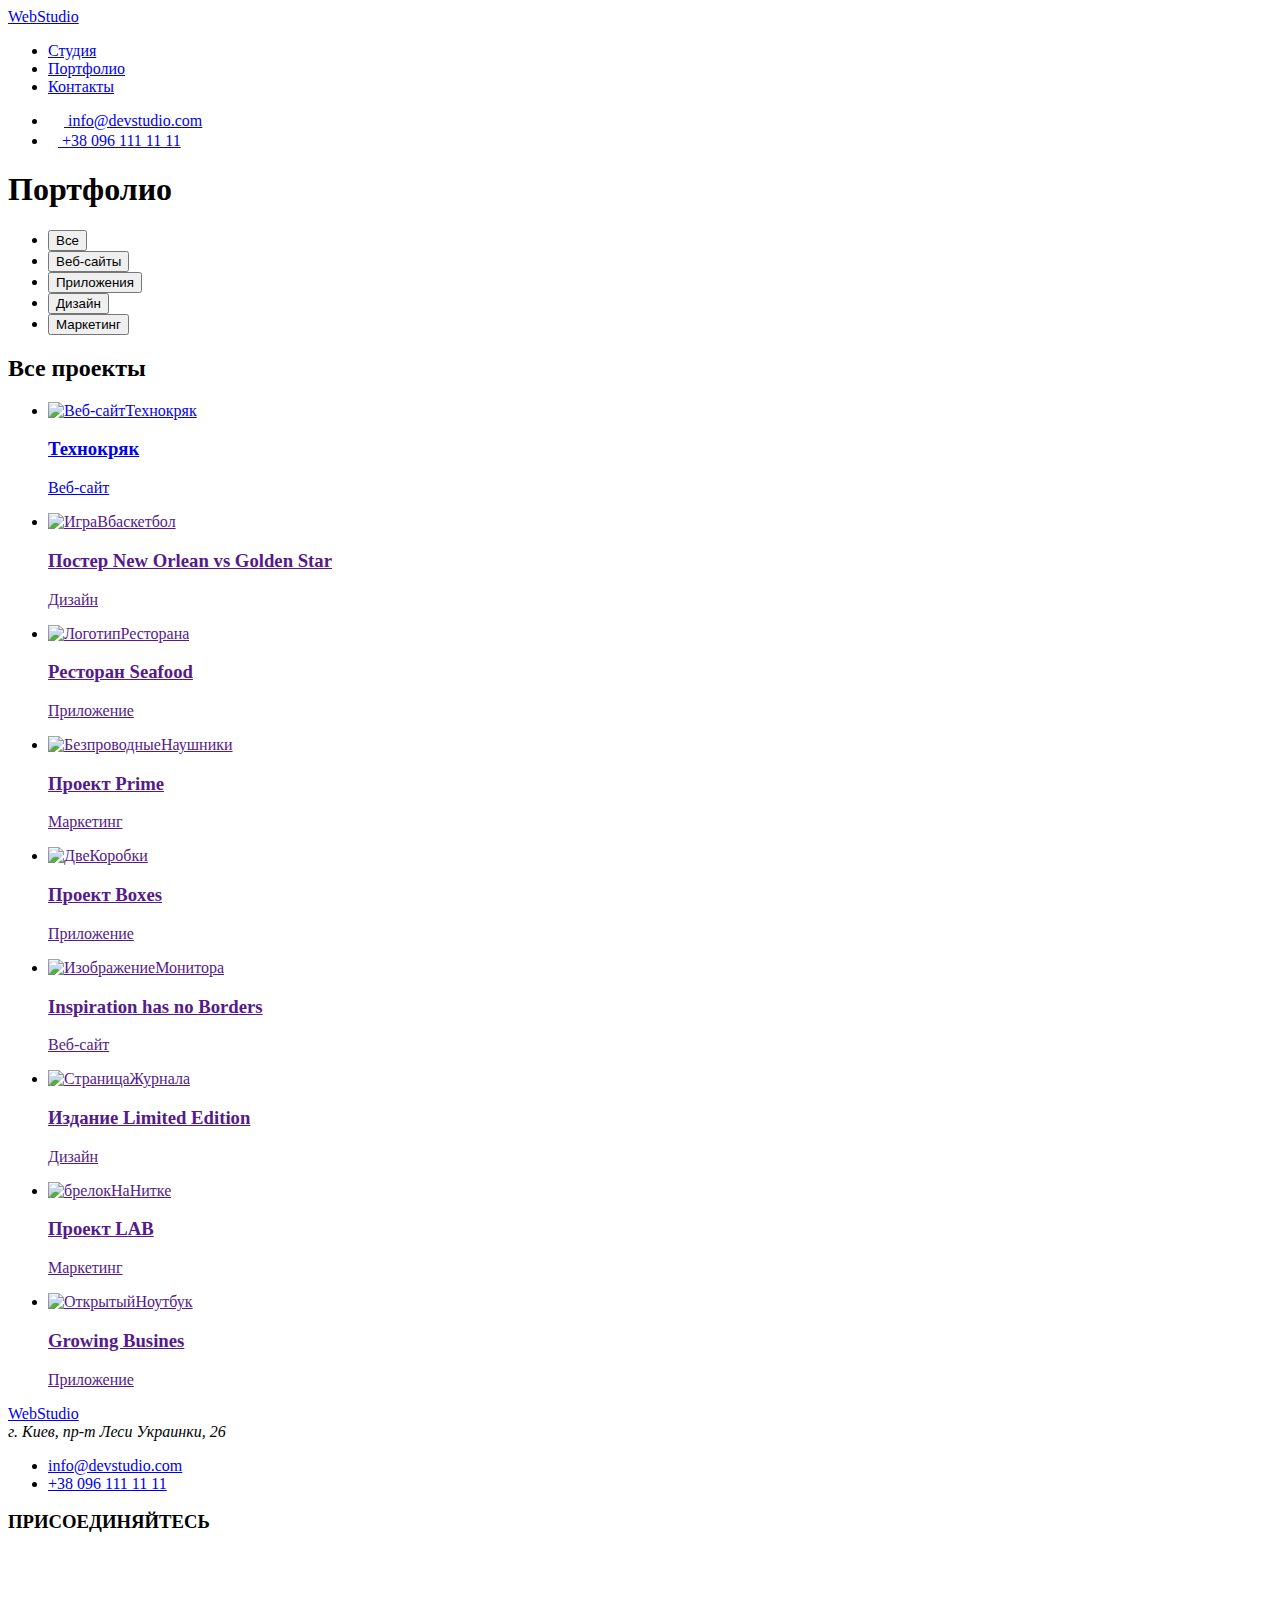
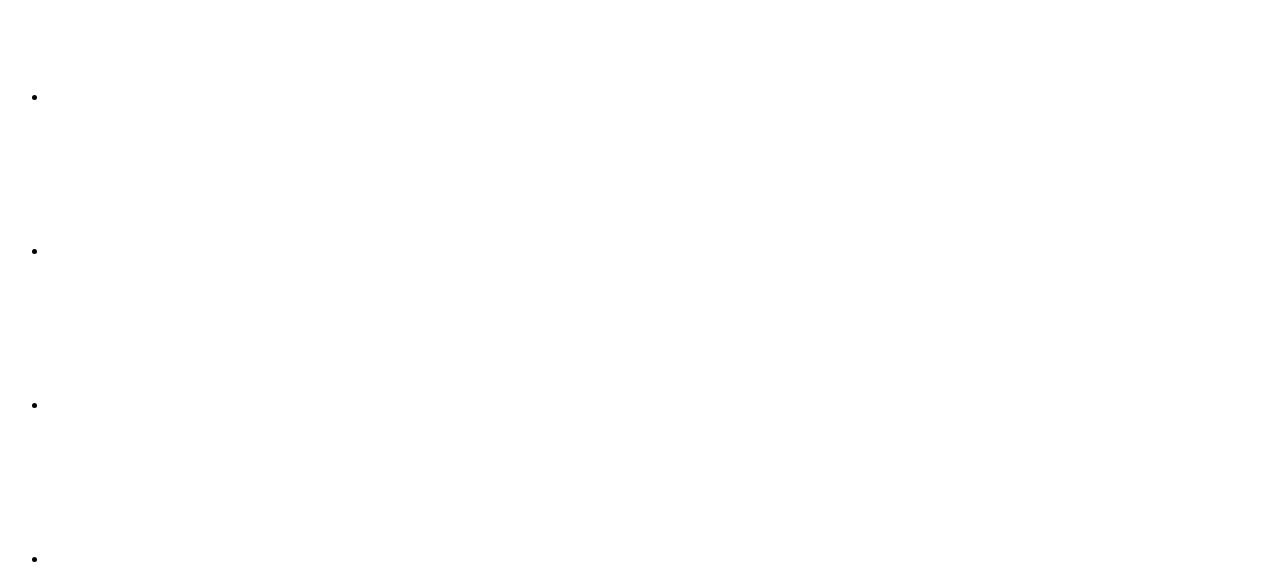
==== portfolio.html @ 1090d83d "Add files via upload" ====
<!DOCTYPE html>
<html lang="en">
<head>
    <meta charset="UTF-8">
    <meta name="viewport" content="width=device-width, initial-scale=1.0">
    <title>Portfolio</title>
    <link
        rel="stylesheet"
        href="https://cdnjs.cloudflare.com/ajax/libs/modern-normalize/1.0.0/modern-normalize.min.css"
        integrity="sha512-ISS7cAi1PEhQ8jnbJpJZMd29NlhNj4AWYyLOSp2CE/CsHxTCu+r+t0D2yoJudVrd0/8fTVPUVDzY5Tvli75u/g=="
        crossorigin="anonymous"
    />
    <link 
        rel="preconnect" 
        href="https://fonts.gstatic.com" />
    <link 
        rel="stylesheet"
        href="https://fonts.googleapis.com/css2?family=Raleway:wght@700&family=Roboto:wght@400;500;700;900&display=swap"
    />
    <link rel="stylesheet" href="https://cdnjs.cloudflare.com/ajax/libs/modern-normalize/1.0.0/modern-normalize.min.css" integrity="sha512-ISS7cAi1PEhQ8jnbJpJZMd29NlhNj4AWYyLOSp2CE/CsHxTCu+r+t0D2yoJudVrd0/8fTVPUVDzY5Tvli75u/g==" crossorigin="anonymous" />
    <link rel="stylesheet" href="./css/styles.css" />
</head>
<body>
    <header class="header">
        <div class="container">
            <nav class="navigation">
        
                <!--Text Webstudio-->
                <a class="logo-link link" href="./index.html" lang="en">
                    Web<Span class="logo-link-secondary">Studio</Span></a> 

                <!--Menu NAV-->
                <ul class="navigation-list">
                    <li class="navigation-list-item list"> 
                        <a class="navigation-list-link link" href="./index.html">Студия</a> </li>
                    <li class="navigation-list-item list"> 
                        <a class="navigation-list-link current-link link" href="./portfolio.html">Портфолио</a> </li>
                    <li class="navigation-list-item list"> 
                        <a class="navigation-list-link  link" href="#">Контакты</a> </li>
                </ul>
            </nav> 
                <!--Contacts menu-->
                <ul class="navigation-list-header">
                    <li class="contact-list-mail list"> 
                        <a class="contact-link-mail link" href="mailto:info@devstudio.com">
                           <svg class="mail-icon" width="16" height="12">
                                <use href="./img/sprite.svg#icon-mail"></use>
                           </svg>
                           info@devstudio.com</a> </li>
                    <li class="contact-list-tel list"> 
                        <a class="contact-link-tel link" href="tel:+380961111111">
                           <svg class="tel-icon" width="10" height="16">
                                <use href="./img/sprite.svg#icon-telephone"></use>
                            </svg>
                            +38 096 111 11 11</a> </li>
                </ul>
        </div>   
     </header>
    <div class="container"></div>

     <main class="main-conteiner-btns-end-links">
         <section class="potfolio-btns">
             <div class="container">
                 <h1 class="title-page">Портфолио</h1>
                     <!--Toolbar-->
                     <ul class="potfolio-toolbar-lists">
                         <li class="potfolio-toolbar-item list">
                            <button class="potfolio-toolbar-btn" type="button">Все</button></li>
                         <li class="potfolio-toolbar-item list">
                            <button class="potfolio-toolbar-btn" type="button">Веб-сайты</button></li>
                         <li class="potfolio-toolbar-item list">
                            <button class="potfolio-toolbar-btn" type="button">Приложения</button></li>
                         <li class="potfolio-toolbar-item list">
                            <button class="potfolio-toolbar-btn" type="button">Дизайн</button></li>
                         <li class="potfolio-toolbar-item list">
                            <button class="potfolio-toolbar-btn" type="button">Маркетинг</button></li>
                     </ul>

                     <!--Project links-->
                 <h2 class="title-page">Все проекты</h2>    
                     <ul class="project-lists"> 
                         <li class="project-list-item list">
                            <a class="project-link link" href="#">
                                <img class="project-link-img" src="img/1notebook.jpg" alt="Веб-сайтТехнокряк" width="370" height="294"> 
                                    <div class="project-characteristics">            
                                        <h3 class="project-title" >Технокряк</h3> 
                                        <p class="project-tools" >Веб-сайт</p>
                                    </div> 
                            </a>
                         </li>
                         <li class="project-list-item list">
                             <a class="project-link link" href="">
                                 <img class="project-link-img" src="img/2basketball.jpg" alt="ИграВбаскетбол" width="370" height="294">
                                     <div class="project-characteristics">              
                                         <h3 class="project-title" >Постер New Orlean vs Golden Star</h3>
                                         <p class="project-tools" >Дизайн</p>
                                     </div>
                             </a>
                         </li>
                         <li class="project-list-item list">
                             <a class="project-link link" href="">
                                 <img class="project-link-img" src="img/3Seafood.jpg" alt="ЛоготипРесторана" width="370" height="294">
                                     <div class="project-characteristics">               
                                         <h3 class="project-title" >Ресторан Seafood</h3>
                                         <p class="project-tools" >Приложение</p>
                                     </div>  
                             </a>
                         </li>
                         <li class="project-list-item list">
                             <a class="project-link link" href="">     
                                 <img class="project-link-img" src="img/4Pods.jpg" alt="БезпроводныеНаушники" width="370" height="294">
                                     <div class="project-characteristics">               
                                         <h3 class="project-title">Проект Prime</h3>
                                         <p class="project-tools">Маркетинг</p>
                                     </div>  
                             </a>
                         </li>
                         <li class="project-list-item list">
                             <a class="project-link link" href="">
                                 <img class="project-link-img" src="img/5Twoboxes.jpg" alt="ДвеКоробки" width="370" height="294">
                                     <div class="project-characteristics">                         
                                         <h3 class="project-title">Проект Boxes</h3>
                                         <p class="project-tools">Приложение</p>
                                     </div>  
                             </a>
                         </li>        
                         <li class="project-list-item list">
                             <a class="project-link link" href="">
                                 <img class="project-link-img" src="img/6Monitor.jpg" alt="ИзображениеМонитора" width="370" height="294">
                                     <div class="project-characteristics">                                  
                                         <h3 class="project-title">Inspiration has no Borders</h3>
                                         <p class="project-tools">Веб-сайт</p>
                                     </div>   
                             </a>
                         </li>  
                         <li class="project-list-item list">
                             <a class="project-link link" href="">
                                 <img class="project-link-img" src="img/7Jurnale.jpg" alt="СтраницаЖурнала" width="370" height="294">
                                     <div class="project-characteristics">                                    
                                         <h3 class="project-title">Издание Limited Edition</h3>
                                         <p class="project-tools">Дизайн</p>
                                     </div> 
                             </a>
                         </li>
                         <li class="project-list-item list">
                             <a class="project-link link" href="">
                                 <img class="project-link-img" src="img/8Brelok.jpg" alt="брелокНаНитке" width="370" height="294">
                                     <div class="project-characteristics">                                  
                                         <h3 class="project-title">Проект LAB</h3>
                                         <p class="project-tools">Маркетинг</p>
                                     </div>   
                             </a>
                         </li>
                         <li class="project-list-item list">
                             <a class="project-link link" href="">
                                 <img class="project-link-img" src="img/9GrowingBusiness.jpg" alt="ОткрытыйНоутбук" width="370" height="294">
                                     <div class="project-characteristics">
                                         <h3 class="project-title">Growing Busines</h3>
                                         <p class="project-tools">Приложение</p>
                                     </div>
                             </a>
                         </li>
                     </ul>
             </div>
         </section>
     </main>
 
     <footer class="footer">
        <div class="container">
           <div class="footer-contant">
               <div class="footter-address">
                   <!--Adress-->
                   <a class="logo link" href="./index.html" lang="en">
                   Web<span class="logo-secondary-footer">Studio</span></a>
                   
                   <address class="text-address">г. Киев, пр-т Леси Украинки, 26</address>
                   <ul class="contact-lists">
                       <li class="contact-list list">
                           <a class="contact-link-tel-footer link" href="mailto:info@devstudio.com">info@devstudio.com</a>
                       </li>
                       <li class="contact-list list">
                           <a class="contact-link-mail-footer link" href="tel:+380961111111">+38 096 111 11 11</a>
                       </li>
                   </ul>
               </div>

               <div class="social-container-footer">
                   <h3 class="social-title-footer">ПРИСОЕДИНЯЙТЕСЬ</h2>
                       <ul class="social-list-footer list">
                           <li class="social-list-item-footer">
                               <a href="" class="social-list-link-footer link">
                                   <svg class="social-list-icon-footer">
                                       <use href="./img/sprite.svg#icon-instagram"></use>
                                   </svg>
                               </a>
                           </li>
                           <li class="social-list-item-footer">
                               <a href="" class="social-list-link-footer link">
                                   <svg class="social-list-icon-footer">
                                       <use href="./img/sprite.svg#icon-twitter"></use>
                                   </svg>
                               </a>
                           </li>
                           <li class="social-list-item-footer">
                               <a href="" class="social-list-link-footer link">
                                   <svg class="social-list-icon-footer">
                                       <use href="./img/sprite.svg#icon-facebook"></use>
                                   </svg>
                               </a>
                           </li>
                           <li class="social-list-item-footer">
                               <a href="" class="social-list-link-footer link">
                                   <svg class="social-list-icon-footer">
                                       <use href="./img/sprite.svg#icon-linkedin"></use>
                                   </svg>
                               </a>
                           </li>
                       </ul> 
               </div>  
           </div>    
        </div>
    </footer>

</body>
</html>
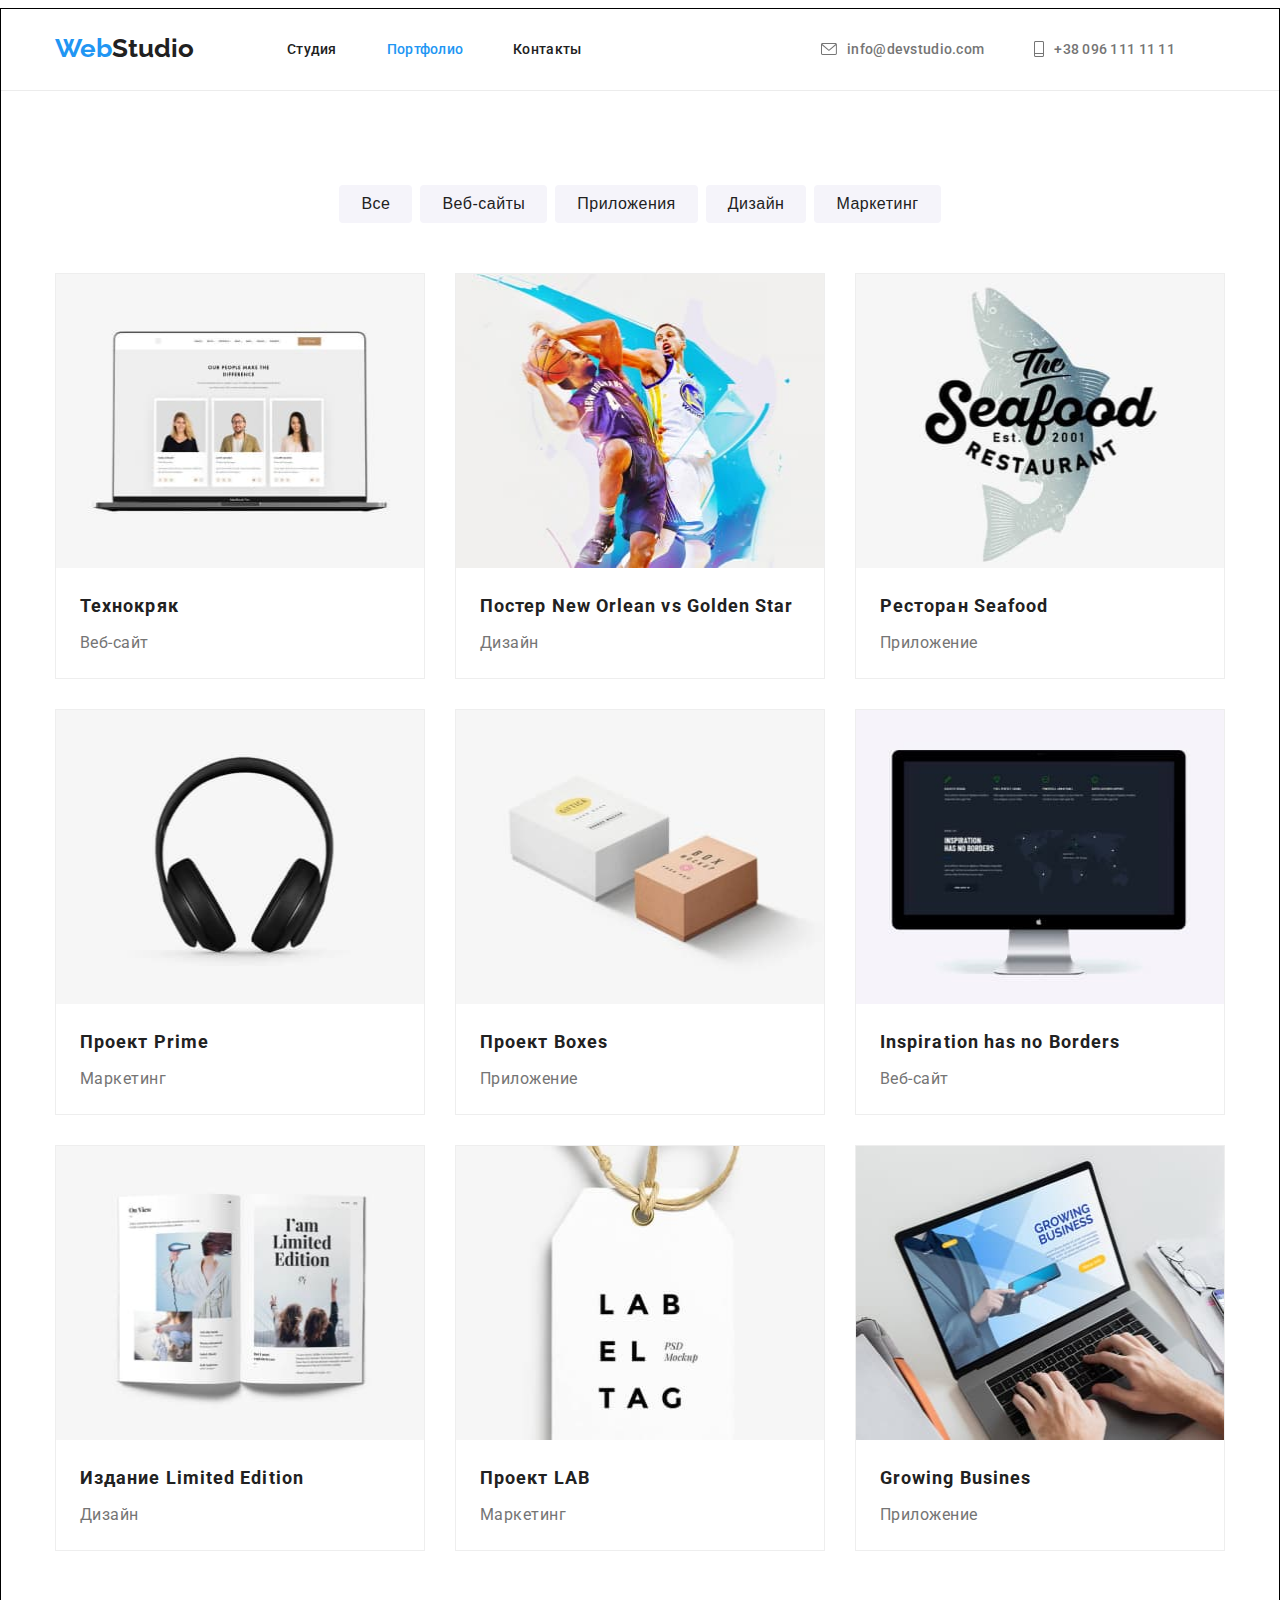
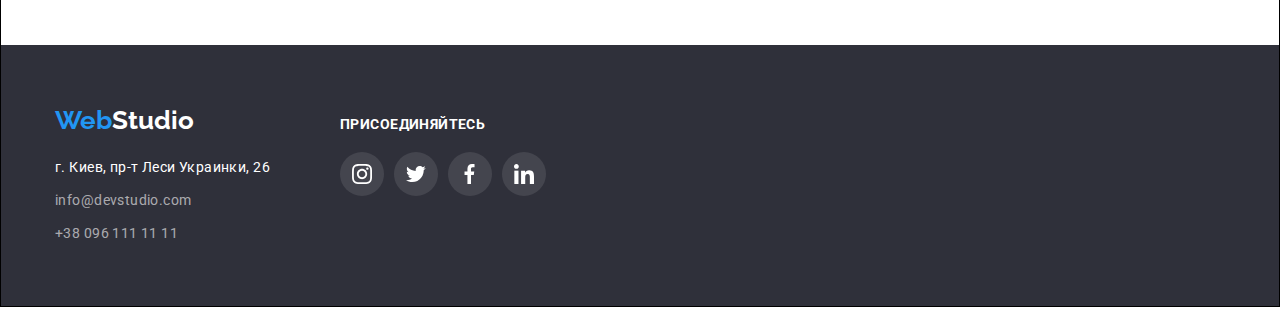
==== commit 7d7b73e0: "Сделал Оверлей в портфолио" ====
--- a/portfolio.html
+++ b/portfolio.html
@@ -81,83 +81,110 @@
                      <ul class="project-lists"> 
                          <li class="project-list-item list">
                             <a class="project-link link" href="#">
-                                <img class="project-link-img" src="img/1notebook.jpg" alt="Веб-сайтТехнокряк" width="370" height="294"> 
-                                    <div class="project-characteristics">            
-                                        <h3 class="project-title" >Технокряк</h3> 
-                                        <p class="project-tools" >Веб-сайт</p>
-                                    </div> 
+                                 <div class="project-link-img-wrapper">
+                                     <img class="project-link-img" src="img/1notebook.jpg" alt="Веб-сайтТехнокряк" width="370" height="294"> 
+                                     <p class="overlay">Технокряк это современная площадка распространения коронавируса. Компании используют эту платформу для цифрового шпионажа и атак на защищённые сервера конкурентов.</p>
+                                 </div>
+                                 <div class="project-characteristics">            
+                                    <h3 class="project-title" >Технокряк</h3> 
+                                    <p class="project-tools" >Веб-сайт</p>
+                                 </div> 
                             </a>
                          </li>
                          <li class="project-list-item list">
                              <a class="project-link link" href="">
-                                 <img class="project-link-img" src="img/2basketball.jpg" alt="ИграВбаскетбол" width="370" height="294">
-                                     <div class="project-characteristics">              
-                                         <h3 class="project-title" >Постер New Orlean vs Golden Star</h3>
-                                         <p class="project-tools" >Дизайн</p>
-                                     </div>
-                             </a>
-                         </li>
-                         <li class="project-list-item list">
-                             <a class="project-link link" href="">
-                                 <img class="project-link-img" src="img/3Seafood.jpg" alt="ЛоготипРесторана" width="370" height="294">
-                                     <div class="project-characteristics">               
-                                         <h3 class="project-title" >Ресторан Seafood</h3>
-                                         <p class="project-tools" >Приложение</p>
-                                     </div>  
+                                 <div class="project-link-img-wrapper">
+                                     <img class="project-link-img" src="img/2basketball.jpg" alt="ИграВбаскетбол" width="370" height="294">
+                                     <p class="overlay">Технокряк это современная площадка распространения коронавируса. Компании используют эту платформу для цифрового шпионажа и атак на защищённые сервера конкурентов.</p>
+                                 </div>
+                                 <div class="project-characteristics">              
+                                    <h3 class="project-title" >Постер New Orlean vs Golden Star</h3>
+                                    <p class="project-tools" >Дизайн</p>
+                                 </div>
+                             </a>
+                         </li>
+                         <li class="project-list-item list">
+                             <a class="project-link link" href="">
+                                 <div class="project-link-img-wrapper">
+                                     <img class="project-link-img" src="img/3Seafood.jpg" alt="ЛоготипРесторана" width="370" height="294">
+                                     <p class="overlay">Технокряк это современная площадка распространения коронавируса. Компании используют эту платформу для цифрового шпионажа и атак на защищённые сервера конкурентов.</p>
+                                 </div>
+                                 <div class="project-characteristics">               
+                                    <h3 class="project-title" >Ресторан Seafood</h3>
+                                    <p class="project-tools" >Приложение</p>
+                                 </div>  
                              </a>
                          </li>
                          <li class="project-list-item list">
                              <a class="project-link link" href="">     
-                                 <img class="project-link-img" src="img/4Pods.jpg" alt="БезпроводныеНаушники" width="370" height="294">
-                                     <div class="project-characteristics">               
-                                         <h3 class="project-title">Проект Prime</h3>
-                                         <p class="project-tools">Маркетинг</p>
-                                     </div>  
-                             </a>
-                         </li>
-                         <li class="project-list-item list">
-                             <a class="project-link link" href="">
-                                 <img class="project-link-img" src="img/5Twoboxes.jpg" alt="ДвеКоробки" width="370" height="294">
-                                     <div class="project-characteristics">                         
-                                         <h3 class="project-title">Проект Boxes</h3>
-                                         <p class="project-tools">Приложение</p>
-                                     </div>  
+                                 <div class="project-link-img-wrapper">
+                                     <img class="project-link-img" src="img/4Pods.jpg" alt="БезпроводныеНаушники" width="370" height="294">
+                                     <p class="overlay">Технокряк это современная площадка распространения коронавируса. Компании используют эту платформу для цифрового шпионажа и атак на защищённые сервера конкурентов.</p>
+                                 </div>
+                                 <div class="project-characteristics">               
+                                    <h3 class="project-title">Проект Prime</h3>
+                                    <p class="project-tools">Маркетинг</p>
+                                 </div>  
+                             </a>
+                         </li>
+                         <li class="project-list-item list">
+                             <a class="project-link link" href="">
+                                 <div class="project-link-img-wrapper">
+                                     <img class="project-link-img" src="img/5Twoboxes.jpg" alt="ДвеКоробки" width="370" height="294">
+                                     <p class="overlay">Технокряк это современная площадка распространения коронавируса. Компании используют эту платформу для цифрового шпионажа и атак на защищённые сервера конкурентов.</p>
+                                 </div>
+                                 <div class="project-characteristics">                         
+                                    <h3 class="project-title">Проект Boxes</h3>
+                                    <p class="project-tools">Приложение</p>
+                                 </div>  
                              </a>
                          </li>        
                          <li class="project-list-item list">
                              <a class="project-link link" href="">
-                                 <img class="project-link-img" src="img/6Monitor.jpg" alt="ИзображениеМонитора" width="370" height="294">
-                                     <div class="project-characteristics">                                  
-                                         <h3 class="project-title">Inspiration has no Borders</h3>
-                                         <p class="project-tools">Веб-сайт</p>
-                                     </div>   
+                                 <div class="project-link-img-wrapper">
+                                     <img class="project-link-img" src="img/6Monitor.jpg" alt="ИзображениеМонитора" width="370" height="294">
+                                     <p class="overlay">Технокряк это современная площадка распространения коронавируса. Компании используют эту платформу для цифрового шпионажа и атак на защищённые сервера конкурентов.</p>
+                                 </div>
+                                 <div class="project-characteristics">                                  
+                                    <h3 class="project-title">Inspiration has no Borders</h3>
+                                    <p class="project-tools">Веб-сайт</p>
+                                 </div>   
                              </a>
                          </li>  
                          <li class="project-list-item list">
                              <a class="project-link link" href="">
-                                 <img class="project-link-img" src="img/7Jurnale.jpg" alt="СтраницаЖурнала" width="370" height="294">
-                                     <div class="project-characteristics">                                    
-                                         <h3 class="project-title">Издание Limited Edition</h3>
-                                         <p class="project-tools">Дизайн</p>
-                                     </div> 
-                             </a>
-                         </li>
-                         <li class="project-list-item list">
-                             <a class="project-link link" href="">
-                                 <img class="project-link-img" src="img/8Brelok.jpg" alt="брелокНаНитке" width="370" height="294">
-                                     <div class="project-characteristics">                                  
-                                         <h3 class="project-title">Проект LAB</h3>
-                                         <p class="project-tools">Маркетинг</p>
-                                     </div>   
-                             </a>
-                         </li>
-                         <li class="project-list-item list">
-                             <a class="project-link link" href="">
-                                 <img class="project-link-img" src="img/9GrowingBusiness.jpg" alt="ОткрытыйНоутбук" width="370" height="294">
-                                     <div class="project-characteristics">
-                                         <h3 class="project-title">Growing Busines</h3>
-                                         <p class="project-tools">Приложение</p>
-                                     </div>
+                                 <div class="project-link-img-wrapper">
+                                     <img class="project-link-img" src="img/7Jurnale.jpg" alt="СтраницаЖурнала" width="370" height="294">
+                                     <p class="overlay">Технокряк это современная площадка распространения коронавируса. Компании используют эту платформу для цифрового шпионажа и атак на защищённые сервера конкурентов.</p>
+                                 </div>
+                                 <div class="project-characteristics">                                    
+                                    <h3 class="project-title">Издание Limited Edition</h3>
+                                    <p class="project-tools">Дизайн</p>
+                                 </div> 
+                             </a>
+                         </li>
+                         <li class="project-list-item list">
+                             <a class="project-link link" href="">
+                                 <div class="project-link-img-wrapper">
+                                     <img class="project-link-img" src="img/8Brelok.jpg" alt="брелокНаНитке" width="370" height="294">
+                                     <p class="overlay">Технокряк это современная площадка распространения коронавируса. Компании используют эту платформу для цифрового шпионажа и атак на защищённые сервера конкурентов.</p>
+                                 </div>
+                                 <div class="project-characteristics">                                  
+                                    <h3 class="project-title">Проект LAB</h3>
+                                    <p class="project-tools">Маркетинг</p>
+                                 </div>   
+                             </a>
+                         </li>
+                         <li class="project-list-item list">
+                             <a class="project-link link" href="">
+                                 <div class="project-link-img-wrapper">
+                                     <img class="project-link-img" src="img/9GrowingBusiness.jpg" alt="ОткрытыйНоутбук" width="370" height="294">
+                                     <p class="overlay">Технокряк это современная площадка распространения коронавируса. Компании используют эту платформу для цифрового шпионажа и атак на защищённые сервера конкурентов.</p>   
+                                 </div>
+                                 <div class="project-characteristics">
+                                    <h3 class="project-title">Growing Busines</h3>
+                                    <p class="project-tools">Приложение</p>
+                                 </div>
                              </a>
                          </li>
                      </ul>
--- a/css/styles.css
+++ b/css/styles.css
@@ -0,0 +1,782 @@
+/* цвет основного текста #757575; */
+/* title text #212121; */
+/* акцент #2196F3; */
+/* цвет адреса #FFFFFF; */
+/* background основной: #E5E5E5; */
+/* background work team and toolbar btn: #F5F4FA; */
+/* background футер и сервис: #2F303A; */
+/* цвет ссылок у футере rgba(255, 255, 255, 0.6); */
+
+:root {
+  --primary-text-color: #757575;
+  --title-text-color: #212121;
+  --accent-color: #2196f3;
+  --primary-white-color: #ffffff;
+  --main-background-color: #e5e5e5;
+  --background-work-team: #f5f4fa;
+  --footer-service-background-color: #2f303a;
+  --color-icon-our-klient: #afb1b8;
+  --color-link-footer: rgba(255, 255, 255, 0.6);
+  --color-link-icon-footer: rgba(255, 255, 255, 0.1);
+}
+
+html {
+  box-sizing: border-box;
+}
+
+*,
+*::before,
+*::after {
+  box-sizing: inherit;
+}
+
+body {
+  font-family: Roboto, sans-serif;
+  color: var(--primary-text-color);
+  font-size: 14px;
+  font-style: normal;
+
+  max-width: 1600px;
+  margin-left: auto;
+  margin-right: auto;
+  border: 1px solid black;
+}
+
+h1,
+h2,
+h3,
+h4,
+h5,
+h6,
+p {
+  margin: 0;
+}
+
+ul,
+ol {
+  margin: 0;
+  padding: 0;
+}
+
+img {
+  display: block;
+}
+
+.address {
+  font-style: normal;
+}
+
+.list {
+  margin: 0;
+  padding: 0;
+  list-style: none;
+}
+
+.link {
+  margin-top: 0;
+  margin-bottom: 0;
+  text-decoration: none;
+  font-style: normal;
+}
+
+.container {
+  margin: 0 auto;
+  padding-left: 15px;
+  padding-right: 15px;
+  width: 1200px;
+}
+
+/*============WebStudio============*/
+
+/*======Header=======*/
+
+.header .container {
+  display: flex;
+  align-items: center;
+}
+
+.header {
+  border-bottom: 1px solid #ececec;
+}
+
+.logo-link {
+  display: inline-block;
+  padding-top: 24px;
+  padding-bottom: 25px;
+  margin-right: 93px;
+}
+
+.navigation-list {
+  display: flex;
+  align-items: center;
+}
+
+.navigation-list-item:not(:last-child) {
+  margin-right: 50px;
+}
+
+.navigation-list-header {
+  display: flex;
+  align-items: center;
+  margin-left: auto;
+}
+
+.navigation-list-link,
+.contact-link-mail,
+.contact-link-tel {
+  display: inline-block;
+  padding-top: 32px;
+  padding-bottom: 33px;
+}
+
+/*====== icon mail & tel svg======*/
+
+.contact-link-mail,
+.contact-link-tel {
+  display: flex;
+  justify-content: center;
+  align-items: center;
+  margin-right: 50px;
+}
+
+.contact-link-mail .mail-icon,
+.contact-link-tel .tel-icon {
+  fill: currentcolor;
+}
+
+.mail-icon,
+.tel-icon {
+  display: inline-block;
+  justify-content: center;
+  align-items: center;
+  content: "";
+  margin-right: 10px;
+}
+
+/*NAV webstudio and portfolio */
+/*LOGO*/
+.logo-link,
+.logo-link-secondary,
+.logo-secondary-footer {
+  font-family: Raleway, sans-serif;
+  font-weight: bold;
+  font-size: 26px;
+  line-height: 1.2;
+  color: var(--accent-color);
+}
+
+.logo {
+  font-family: Raleway;
+  font-style: 700;
+  font-weight: bold;
+  font-size: 26px;
+  line-height: 31px;
+  color: var(--accent-color);
+}
+
+.logo-link-secondary {
+  color: var(--title-text-color);
+}
+
+.logo-secondary-footer {
+  color: var(--primary-white-color);
+}
+
+/*===========NAVigation list===========*/
+
+.navigation,
+.navigation-list,
+.navigation-list-header {
+  padding-left: 0;
+  padding-right: 0;
+  display: flex;
+}
+
+.navigation-list-link:hover,
+.navigation-list-link:focus {
+  color: var(--accent-color);
+}
+
+.navigation-list-link,
+.contact-link-tel,
+.contact-link-mail {
+  font-weight: 500;
+  font-size: 14px;
+  line-height: 1.143;
+  letter-spacing: 0.02em;
+  color: var(--primary-text-color);
+}
+
+.navigation-list-link {
+  color: var(--title-text-color);
+}
+
+.current-link {
+  color: var(--accent-color);
+}
+
+.contact-link-tel:hover,
+.contact-link-tel:focus,
+.contact-link-mail:hover,
+.contact-link-mail:focus {
+  color: var(--accent-color);
+}
+
+/*=======MAIN webstudio=======*/
+
+.main {
+  margin-top: 0;
+  margin-bottom: 0;
+}
+
+/*===Service===*/
+.main-service {
+  width: 696px;
+  margin-left: auto;
+  margin-right: auto;
+}
+
+.service {
+  padding-top: 200px;
+  padding-bottom: 200px;
+}
+
+.service {
+  max-width: 1600px;
+  height: 600px;
+  margin-left: auto;
+  margin-right: auto;
+  background: var(--footer-service-background-color);
+  background-image: linear-gradient(
+      to right,
+      rgba(47, 48, 58, 0.4),
+      rgba(47, 48, 58, 0.4)
+    ),
+    url(../img/Bg\ index\ 1.jpg);
+  background-repeat: no-repeat;
+  background-size: cover;
+  background-position: center;
+}
+
+.service-idea {
+  margin-bottom: 30px;
+
+  font-weight: 900;
+  font-size: 44px;
+  line-height: 1.364;
+  text-align: center;
+  letter-spacing: 0.06em;
+  text-transform: uppercase;
+  color: var(--primary-white-color);
+}
+
+.service-btn {
+  display: inline-block;
+  padding: 10px 32px;
+  margin-left: auto;
+  margin-right: auto;
+  min-width: 200px;
+  height: 50px;
+  border-radius: 4px;
+  background: var(--accent-color);
+  font-weight: bold;
+  font-size: 16px;
+  line-height: 1.875;
+  display: flex;
+  align-items: center;
+  text-align: center;
+  letter-spacing: 0.06em;
+  background: var(--accent-color);
+  color: var(--primary-white-color);
+  cursor: pointer;
+}
+
+.service-btn:hover,
+.service-btn:focus {
+  background: var(--primary-white-color);
+  color: var(--accent-color);
+}
+
+/*=======Advantage container=======*/
+.advantage-box {
+  padding-top: 94px;
+  padding-bottom: 94px;
+}
+
+.advantage-lists {
+  display: flex;
+  margin-left: 0;
+  margin-right: 0;
+}
+
+.advantage-lists-list {
+  width: 270px;
+}
+
+.advantage-lists-list:not(:last-child) {
+  margin-right: 30px;
+}
+
+.advantage-list-item {
+  margin-bottom: 10px;
+  font-weight: bold;
+  font-size: 14px;
+  line-height: 1.143;
+  letter-spacing: 0.03em;
+  text-transform: uppercase;
+  color: var(--title-text-color);
+}
+
+.advantage-list-content {
+  font-size: 14px;
+  line-height: 1.8;
+  letter-spacing: 0.03em;
+}
+
+/*=====advantage icon=====*/
+
+.trumb {
+  display: flex;
+  justify-content: center;
+  align-items: center;
+  width: 270px;
+  height: 120px;
+  background-color: #f5f4fa;
+  margin-bottom: 30px;
+  border-radius: 4px;
+}
+
+.advantage-img {
+  width: 70px;
+  height: 70px;
+  display: flex;
+  justify-content: center;
+  fill: var(--color-icon-our-klient);
+}
+
+/*=======WORK instrument=======*/
+.work-instrument {
+  padding-bottom: 94px;
+}
+
+.work-title {
+  margin-bottom: 50px;
+}
+
+.work-instrument-lists {
+  display: flex;
+}
+
+.work-instrument-list {
+  width: 370px;
+  height: 294px;
+}
+
+.work-instrument-list:not(:last-child) {
+  margin-right: 30px;
+}
+
+.work-instrument-img {
+  width: 100%;
+  height: 100%;
+}
+
+.work-title {
+  font-weight: bold;
+  font-size: 36px;
+  line-height: 1.167;
+  text-align: center;
+  letter-spacing: 0.03em;
+  color: var(--title-text-color);
+}
+
+/*===About Work team===*/
+
+.about-work-team {
+  display: flex;
+  padding-top: 94px;
+  padding-bottom: 94px;
+}
+
+.our-work-team {
+  margin-bottom: 50px;
+}
+
+.work-team-lists {
+  display: flex;
+}
+
+.work-team-card:not(:last-child) {
+  margin-right: 30px;
+}
+
+.work-team-proffession {
+  padding: 30px 32px;
+}
+
+.work-team-title {
+  margin-bottom: 10px;
+}
+
+.about-work-team {
+  background: var(--background-work-team);
+}
+
+.our-work-team {
+  font-weight: bold;
+  font-size: 36px;
+  line-height: 1.167;
+  text-align: center;
+  letter-spacing: 0.03em;
+  color: var(--title-text-color);
+}
+
+.work-team-card {
+  position: unset;
+  width: 270px;
+
+  box-shadow: 0px 1px 3px rgba(0, 0, 0, 0.12), 0px 1px 1px rgba(0, 0, 0, 0.14),
+    0px 2px 1px rgba(0, 0, 0, 0.2);
+  border-radius: 0px 0px 4px 4px;
+  background: var(--primary-white-color);
+}
+
+.work-team-title {
+  font-weight: 500;
+  font-size: 16px;
+  line-height: 1.188;
+  text-align: center;
+  letter-spacing: 0.03em;
+  color: var(--title-text-color);
+}
+
+.work-team-profession {
+  font-weight: 400;
+  font-size: 16px;
+  line-height: 1.188;
+  text-align: center;
+  letter-spacing: 0.03em;
+  color: var(--primary-text-color);
+  margin-bottom: 16px;
+}
+
+/*=====Our klient=====*/
+
+.our-klient {
+  padding: 94px 0;
+}
+
+.our-klient-title {
+  margin-bottom: 50px;
+  font-weight: bold;
+  font-size: 36px;
+  line-height: 1.167;
+  text-align: center;
+  letter-spacing: 0.03em;
+  color: var(--title-text-color);
+}
+
+.our-klient-list {
+  display: flex;
+  justify-content: center;
+  align-items: center;
+}
+
+.our-klient-list-item {
+  width: 170px;
+  height: 90px;
+}
+
+.our-klient-list-link {
+  display: inline-flex;
+  background-position: 50% 50%;
+  justify-content: center;
+  align-items: center;
+  width: 100%;
+  height: 100%;
+  border: 1px solid var(--color-icon-our-klient);
+  border-radius: 4px;
+  fill: var(--color-icon-our-klient);
+}
+
+.our-klient-img {
+  display: inline-flex;
+  justify-content: center;
+}
+
+.our-klient-list-link:hover .our-klient-img,
+.our-klient-list-link:focus .our-klient-img {
+  fill: var(--accent-color);
+}
+
+.our-klient-list-link:hover,
+.our-klient-list-link:focus {
+  border-color: var(--accent-color);
+}
+
+.our-klient-list-item:not(:last-child) {
+  margin-right: 30px;
+}
+
+/*===== social icon svg ====*/
+
+.social-list,
+.social-list-footer {
+  display: flex;
+  justify-content: center;
+  cursor: pointer;
+}
+
+.social-list-item:not(:last-child),
+.social-list-item-footer:not(:last-child) {
+  margin-right: 10px;
+}
+
+.social-list-icon,
+.social-list-icon-footer {
+  display: inline-flex;
+  background-size: contain;
+  background-position: 50% 50%;
+  width: 20px;
+  height: 20px;
+}
+
+.social-list-item,
+.social-list-item-footer {
+  width: 44px;
+  height: 44px;
+}
+
+.social-list-link,
+.social-list-link-footer {
+  display: inline-flex;
+  justify-content: center;
+  align-items: center;
+  width: 100%;
+  height: 100%;
+  border-radius: 50%;
+  fill: #afb1b8;
+}
+
+.social-list-link:hover .social-list-icon,
+.social-list-link:focus .social-list-icon {
+  fill: var(--primary-white-color);
+}
+
+.social-list-link:hover,
+.social-list-link:focus {
+  background-color: var(--accent-color);
+}
+
+.social-list-link-footer {
+  background-color: var(--color-link-icon-footer);
+  fill: var(--primary-white-color);
+}
+
+.social-list-link-footer:hover,
+.social-list-link-footer:focus {
+  background-color: var(--accent-color);
+}
+
+/*footer webstudio and portfolio*/
+
+.logo {
+  display: flex;
+  margin-bottom: 20px;
+}
+
+.text-address {
+  margin-bottom: 9px;
+}
+
+.contact-list:not(:last-child) {
+  margin-bottom: 9px;
+}
+
+.footer {
+  padding: 60px 0;
+  background: var(--footer-service-background-color);
+}
+
+.contact-lists {
+  padding-left: 0;
+}
+
+.contact-link-tel-footer,
+.contact-link-mail-footer {
+  font-weight: normal;
+  font-size: 14px;
+  line-height: 1.714;
+  letter-spacing: 0.03em;
+  color: var(--color-link-footer);
+}
+
+.contact-link-tel-footer:hover,
+.contact-link-tel-footer:focus,
+.contact-link-mail-footer:hover,
+.contact-link-mail-footer:focus {
+  color: var(--accent-color);
+}
+
+.text-address {
+  font-weight: normal;
+  font-size: 14px;
+  line-height: 1.714;
+  letter-spacing: 0.03em;
+  color: var(--primary-white-color);
+  font-style: normal;
+}
+
+.social-title-footer {
+  font-size: 14px;
+  line-height: 1.143;
+  letter-spacing: 0.03em;
+  text-align: left;
+  color: var(--primary-white-color);
+}
+
+/*===== social list footer svg=====*/
+.footer-contant {
+  display: flex;
+  align-items: baseline;
+}
+
+.footter-address {
+  margin-right: 70px;
+}
+
+.social-container-footer {
+  display: block;
+}
+
+.social-title-footer {
+  margin-bottom: 20px;
+}
+
+/*=============portfolio===================*/
+.title-page {
+  display: none;
+  color: var(--primary-white-color);
+}
+
+/*=======potfolio-toolbar=======*/
+
+.potfolio-btns {
+  padding-top: 94px;
+  padding-bottom: 79px;
+}
+
+.potfolio-toolbar-lists {
+  display: flex;
+  justify-content: center;
+  margin-bottom: 35px;
+}
+
+.potfolio-toolbar-item:not(:last-child) {
+  margin-right: 8px;
+}
+
+.project-lists {
+  display: flex;
+  flex-wrap: wrap;
+  margin: 0 -15px;
+}
+
+.project-list-item {
+  margin: 15px;
+  border: 1px solid #eeeeee;
+  cursor: pointer;
+}
+
+.project-characteristics {
+  padding: 20px 24px;
+}
+
+.project-title {
+  margin-bottom: 4px;
+}
+
+/*===overlay portfolio===*/
+.project-link-img-wrapper {
+  position: relative;
+  overflow: hidden;
+}
+
+.overlay {
+  position: absolute;
+  left: 0;
+  top: 0;
+  width: 100%;
+  height: 100%;
+  font-weight: normal;
+  font-size: 18px;
+  line-height: 1.556;
+  letter-spacing: 0.03em;
+  padding: 63px 24px;
+  background-color: rgba(33, 150, 243, 0.9);
+  color: var(--primary-white-color);
+  transform: translateY(100%);
+  transition: transform 250ms linear;
+}
+
+.project-link-img-wrapper:hover .overlay,
+.project-link-img-wrapper:focus .overlay {
+  transform: translateY(0);
+}
+
+/*===Main conteiner toolbar BTN===*/
+
+.potfolio-toolbar-btn {
+  padding: 6px 22px;
+  font-weight: 500;
+  font-size: 16px;
+  line-height: 1.625;
+  text-align: center;
+  letter-spacing: 0.03em;
+  color: var(--title-text-color);
+  border: 0px solid transparent;
+  border-radius: 4px;
+  background: var(--background-work-team);
+  cursor: pointer;
+}
+
+.potfolio-toolbar-btn:hover,
+.potfolio-toolbar-btn:focus {
+  background: var(--accent-color);
+  color: var(--primary-white-color);
+}
+
+/*======Project links======*/
+.project-list-item {
+  width: 370px;
+  background: var(--primary-white-color);
+  box-sizing: border-box;
+}
+
+/*===== dz4 :h :f project =====*/
+
+.project-list-item:hover,
+.project-list-item:focus {
+  box-shadow: 0px 1px 1px rgba(0, 0, 0, 0.12), 0px 4px 4px rgba(0, 0, 0, 0.06),
+    1px 4px 6px rgba(0, 0, 0, 0.16);
+}
+
+.project-link-img {
+  width: 100%;
+}
+
+.project-title {
+  font-weight: bold;
+  font-size: 18px;
+  line-height: 2;
+  letter-spacing: 0.06em;
+  color: var(--title-text-color);
+}
+
+.project-tools {
+  font-weight: normal;
+  font-size: 16px;
+  line-height: 1.875;
+  letter-spacing: 0.03em;
+  color: var(--primary-text-color);
+}
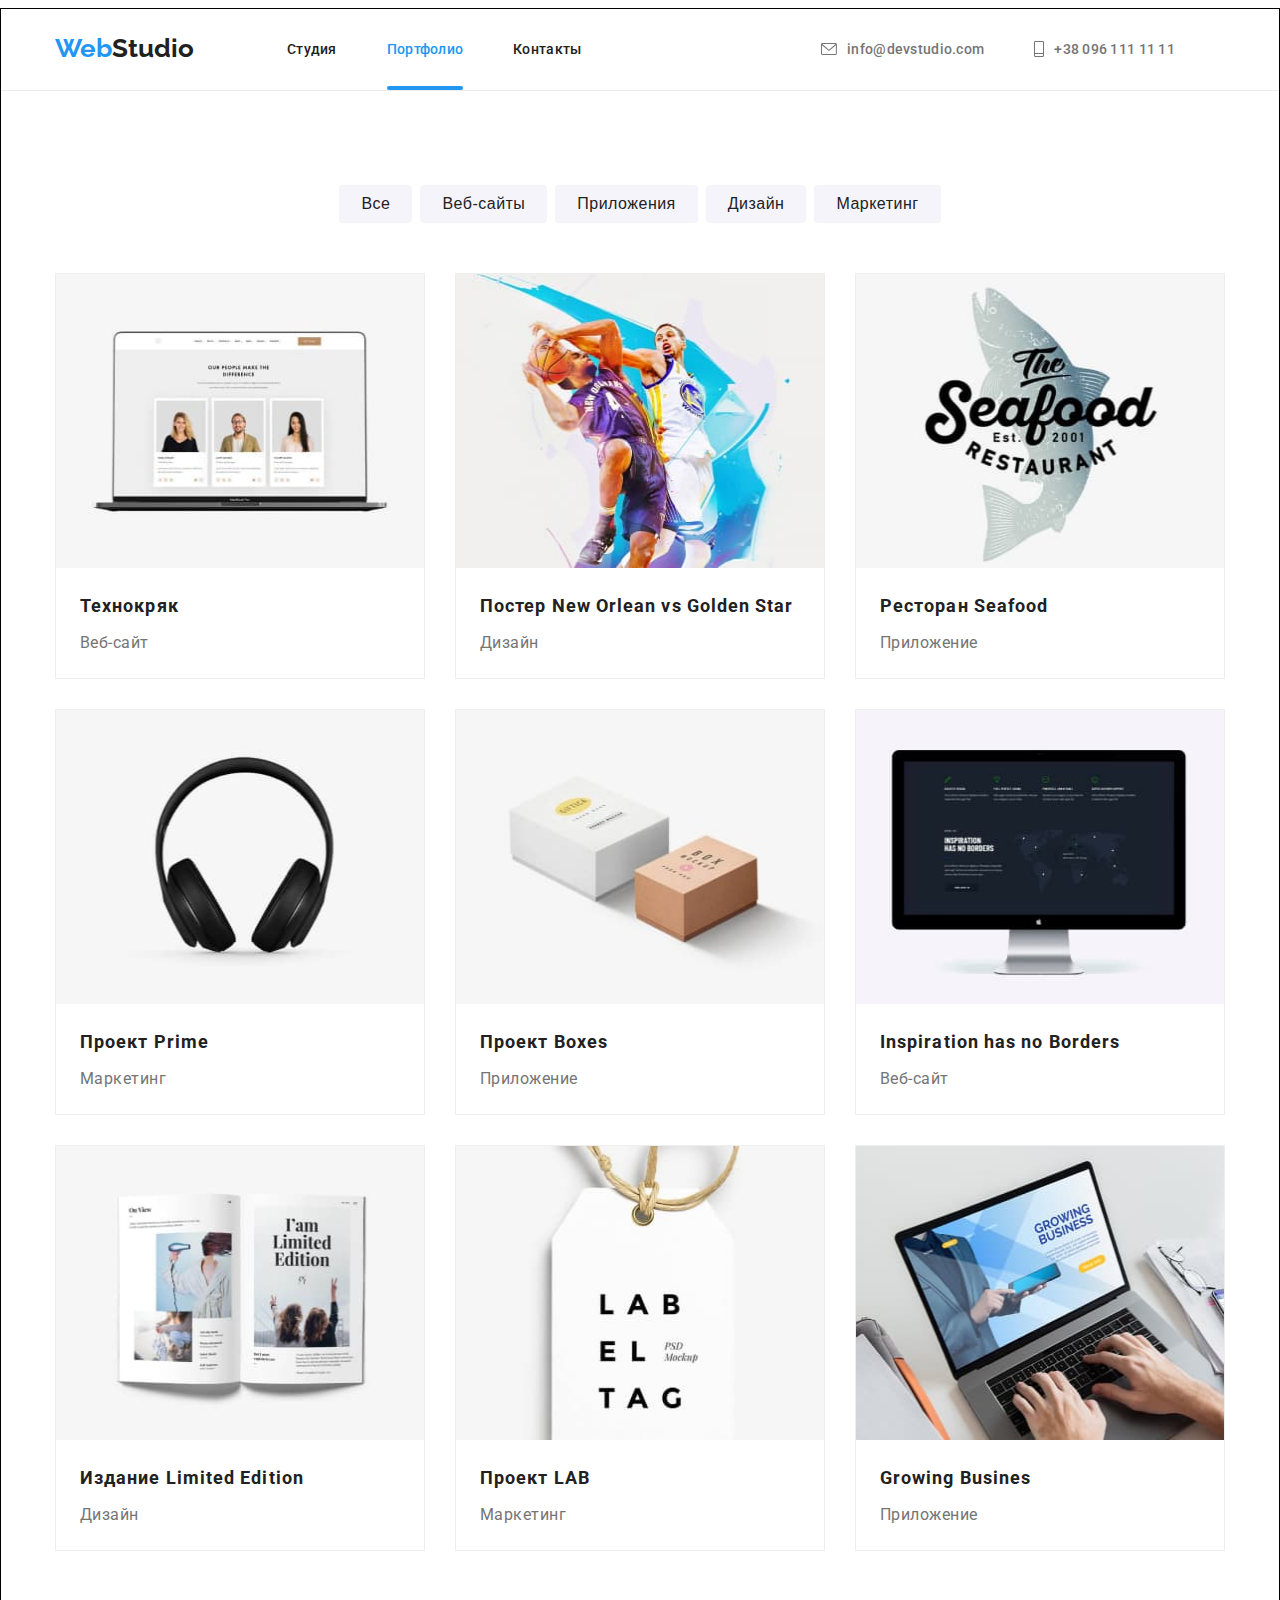
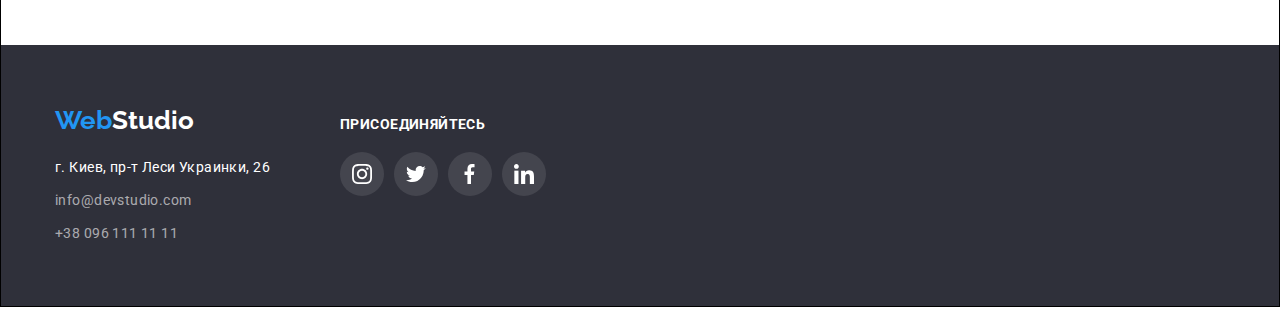
==== commit aea06bb6: "поменял на h3" ====
--- a/portfolio.html
+++ b/portfolio.html
@@ -212,7 +212,7 @@
                </div>
 
                <div class="social-container-footer">
-                   <h3 class="social-title-footer">ПРИСОЕДИНЯЙТЕСЬ</h2>
+                   <h3 class="social-title-footer">ПРИСОЕДИНЯЙТЕСЬ</h3>
                        <ul class="social-list-footer list">
                            <li class="social-list-item-footer">
                                <a href="" class="social-list-link-footer link">
@@ -247,6 +247,5 @@
            </div>    
         </div>
     </footer>
-
 </body>
 </html>--- a/css/styles.css
+++ b/css/styles.css
@@ -18,6 +18,8 @@
   --color-icon-our-klient: #afb1b8;
   --color-link-footer: rgba(255, 255, 255, 0.6);
   --color-link-icon-footer: rgba(255, 255, 255, 0.1);
+  --time: 250ms;
+  --animation-function: cubic-bezier(0.4, 0, 0.2, 1);
 }
 
 html {
@@ -127,6 +129,9 @@
   display: inline-block;
   padding-top: 32px;
   padding-bottom: 33px;
+
+  transition: color var(--time) var(--animation-function),
+    background-color var(--time) var(--animation-function);
 }
 
 /*====== icon mail & tel svg======*/
@@ -137,11 +142,17 @@
   justify-content: center;
   align-items: center;
   margin-right: 50px;
+
+  transition: color var(--time) var(--animation-function),
+    background-color var(--time) var(--animation-function);
 }
 
 .contact-link-mail .mail-icon,
 .contact-link-tel .tel-icon {
   fill: currentcolor;
+
+  transition: color var(--time) var(--animation-function),
+    background-color var(--time) var(--animation-function);
 }
 
 .mail-icon,
@@ -205,6 +216,9 @@
   line-height: 1.143;
   letter-spacing: 0.02em;
   color: var(--primary-text-color);
+
+  transition: color var(--time) var(--animation-function),
+    background-color var(--time) var(--animation-function);
 }
 
 .navigation-list-link {
@@ -289,6 +303,9 @@
   background: var(--accent-color);
   color: var(--primary-white-color);
   cursor: pointer;
+
+  transition: color var(--time) var(--animation-function),
+    background-color var(--time) var(--animation-function);
 }
 
 .service-btn:hover,
@@ -379,6 +396,8 @@
 .work-instrument-img {
   width: 100%;
   height: 100%;
+  position: relative;
+  z-index: -1;
 }
 
 .work-title {
@@ -497,6 +516,9 @@
   border: 1px solid var(--color-icon-our-klient);
   border-radius: 4px;
   fill: var(--color-icon-our-klient);
+
+  transition: color var(--time) var(--animation-function),
+    background-color var(--time) var(--animation-function);
 }
 
 .our-klient-img {
@@ -556,6 +578,9 @@
   height: 100%;
   border-radius: 50%;
   fill: #afb1b8;
+
+  transition: color var(--time) var(--animation-function),
+    background-color var(--time) var(--animation-function);
 }
 
 .social-list-link:hover .social-list-icon,
@@ -609,6 +634,9 @@
   line-height: 1.714;
   letter-spacing: 0.03em;
   color: var(--color-link-footer);
+
+  transition: color var(--time) var(--animation-function),
+    background-color var(--time) var(--animation-function);
 }
 
 .contact-link-tel-footer:hover,
@@ -694,6 +722,9 @@
 
 .project-title {
   margin-bottom: 4px;
+}
+
+.project-link {
 }
 
 /*===overlay portfolio===*/
@@ -738,12 +769,18 @@
   border-radius: 4px;
   background: var(--background-work-team);
   cursor: pointer;
+
+  transition: color var(--time) var(--animation-function),
+    background-color var(--time) var(--animation-function);
 }
 
 .potfolio-toolbar-btn:hover,
 .potfolio-toolbar-btn:focus {
   background: var(--accent-color);
   color: var(--primary-white-color);
+
+  box-shadow: 0px 3px 1px rgba(0, 0, 0, 0.1), 0px 1px 2px rgba(0, 0, 0, 0.08),
+    0px 2px 2px rgba(0, 0, 0, 0.12);
 }
 
 /*======Project links======*/
@@ -780,3 +817,132 @@
   letter-spacing: 0.03em;
   color: var(--primary-text-color);
 }
+
+/*===== Modal window =====*/
+
+.backdrop {
+  position: fixed;
+  left: 0;
+  top: 0;
+  width: 100%;
+  height: 100%;
+  background-color: rgba(0, 0, 0, 0.2);
+  opacity: 1;
+  transform: opasity var(--time) var(--animation-function);
+}
+
+.backdrop.is-hidden {
+  opacity: 0;
+  pointer-events: none;
+}
+
+.backdrop.is-hidden .modal-window {
+  transform: translate(-50%, -50%) scale(0.8);
+}
+
+.modal-window {
+  width: 528px;
+  height: 571px;
+  background-color: var(--primary-white-color);
+  box-shadow: 0px 1px 3px rgba(0, 0, 0, 0.12), 0px 1px 1px rgba(0, 0, 0, 0.14),
+    0px 2px 1px rgba(0, 0, 0, 0.2);
+  border-radius: 4px;
+
+  transition: transform var(--time) var(--animation-function);
+
+  position: absolute;
+  left: 50%;
+  top: 50%;
+  transform: translate(-50%, -50%) scale(1);
+}
+
+.modal-close {
+  position: absolute;
+  top: 0;
+  right: 0;
+  margin-top: 8px;
+  margin-right: 8px;
+
+  display: flex;
+  justify-content: center;
+  align-items: center;
+  width: 30px;
+  height: 30px;
+  background: #ffffff;
+  fill: currentColor;
+  border: 1px solid rgba(0, 0, 0, 0.1);
+  border-radius: 50%;
+  cursor: pointer;
+
+  transition: color var(--time) var(--animation-function),
+    background-color var(--time) var(--animation-function);
+
+  transition-property: border, fill;
+  transition-duration: ;
+  transition-timing-function: var(--time);
+}
+/*
+.modal-close:hover,
+.modal-close:focus {
+}
+*/
+
+/*===== подчеркивание навигационной строки =====*/
+.navigation-list-item .navigation-list-link.current-link::after {
+  position: absolute;
+  left: 0;
+  bottom: 0;
+  display: block;
+  content: "";
+  width: 100%;
+  height: 4px;
+  background-color: var(--accent-color);
+  border-radius: 2px;
+  animation-name: scale;
+  animation-duration: 250ms;
+  animation-timing-function: linear;
+  animation-fill-mode: forwards;
+  transform-origin: center left;
+}
+
+@keyframes scale {
+  0% {
+    transform: scaleX(0);
+  }
+
+  100% {
+    transform: scaleX(1);
+  }
+}
+
+.navigation-list-item {
+  position: relative;
+}
+
+/* Спозиционирован текст */
+.work-instrument-lists .work-instrument-list {
+  position: relative;
+}
+.posters-description {
+  position: absolute;
+  left: 0;
+  bottom: 0;
+  height: 70px;
+  width: 100%;
+  display: flex;
+  align-items: center;
+  justify-content: center;
+  background-color: rgba(47, 48, 58, 0.8);
+  z-index: -1;
+}
+.posters-text {
+  margin-top: 0;
+  margin-bottom: 0;
+  font-weight: bold;
+  font-size: 14px;
+  line-height: 1.14;
+  text-align: center;
+  letter-spacing: 0.03em;
+  text-transform: uppercase;
+  color: var(--primary-white-color);
+}
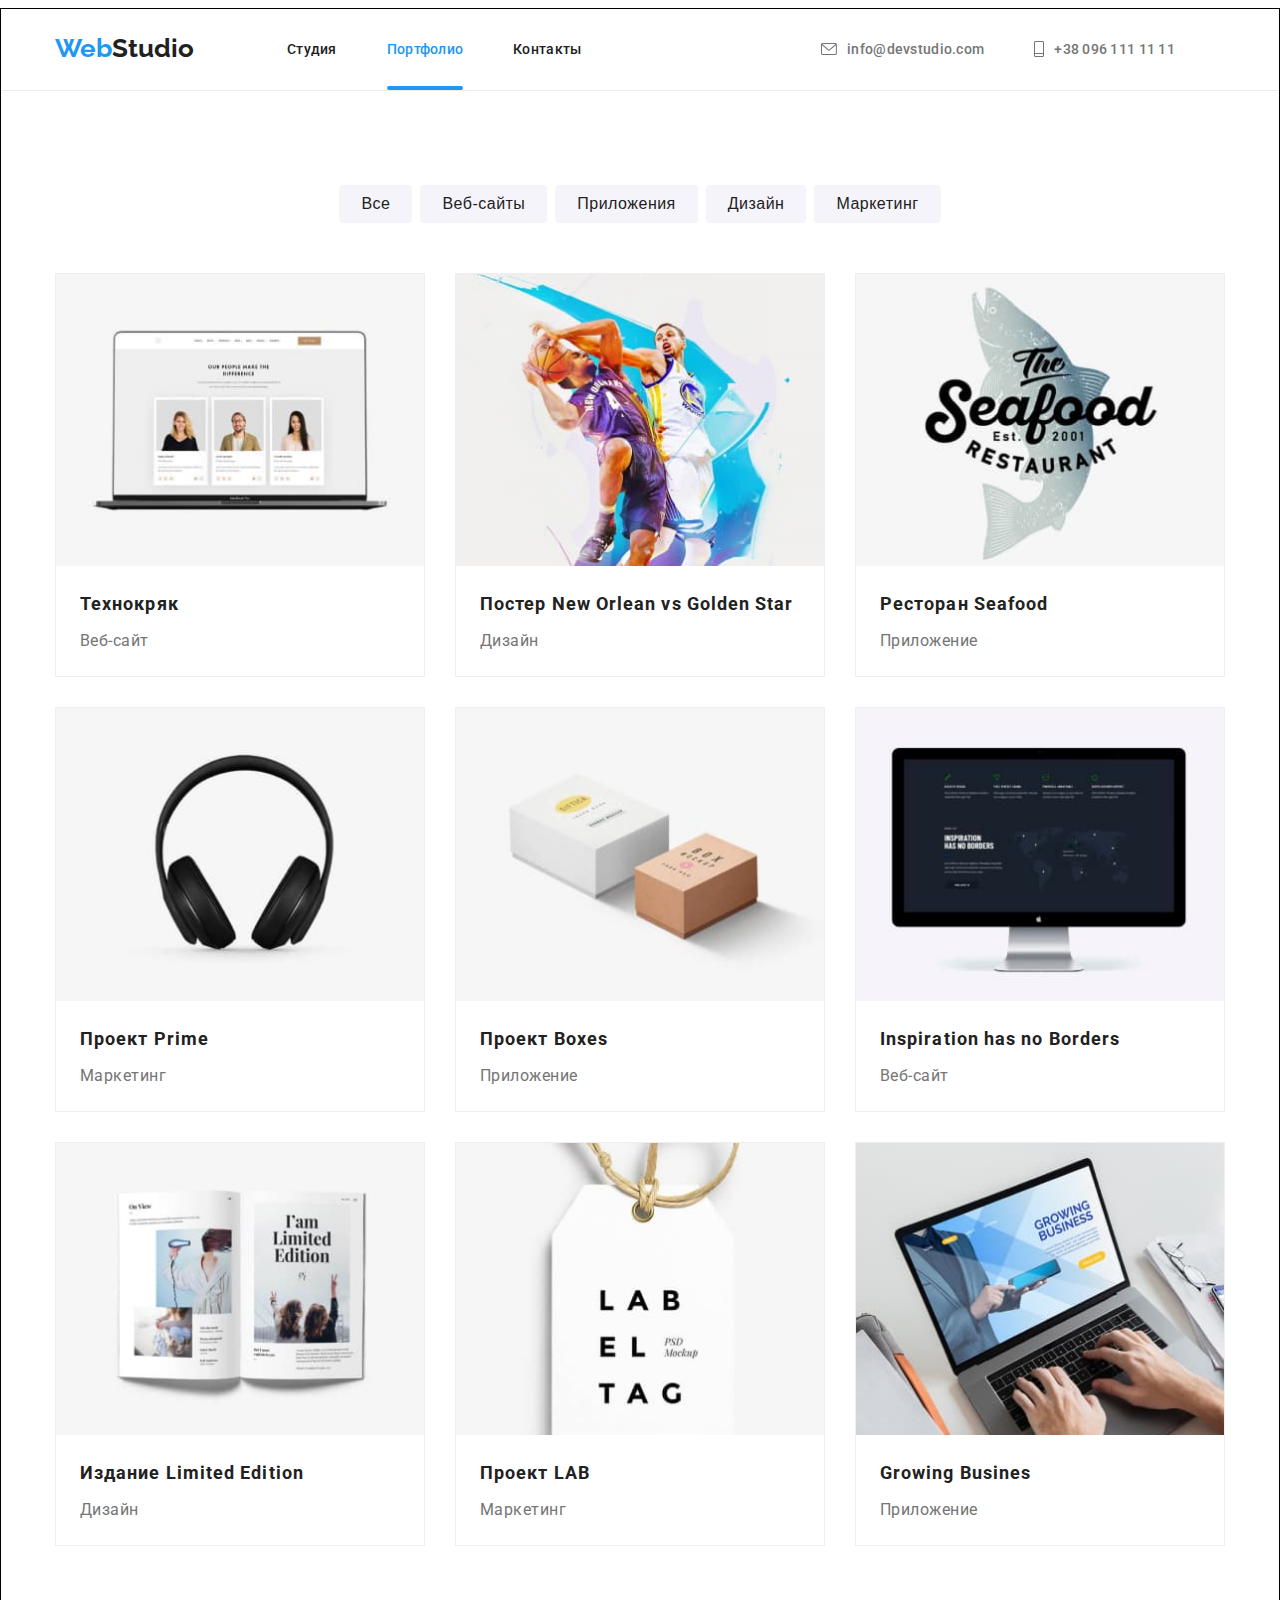
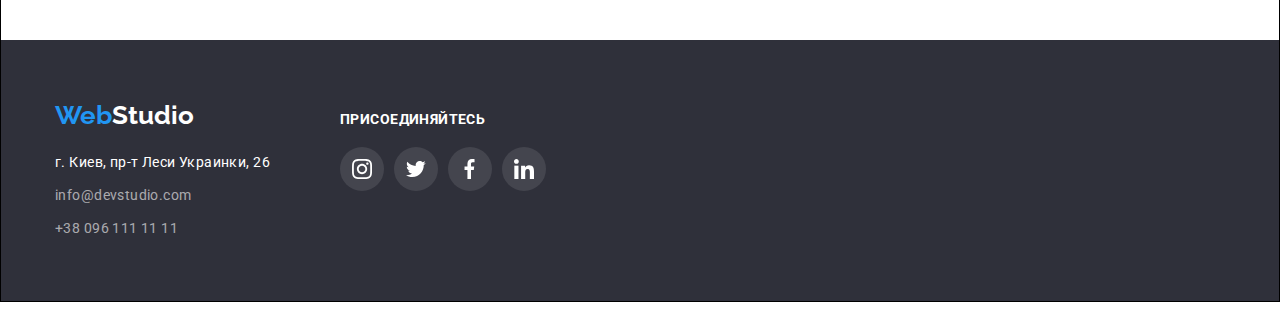
==== commit c37892da: "Сделал открітие оверлей при наведении на всю картинку всей" ====
--- a/portfolio.html
+++ b/portfolio.html
@@ -83,7 +83,9 @@
                             <a class="project-link link" href="#">
                                  <div class="project-link-img-wrapper">
                                      <img class="project-link-img" src="img/1notebook.jpg" alt="Веб-сайтТехнокряк" width="370" height="294"> 
-                                     <p class="overlay">Технокряк это современная площадка распространения коронавируса. Компании используют эту платформу для цифрового шпионажа и атак на защищённые сервера конкурентов.</p>
+                                        <div class="overlay">
+                                            <p class="overlay-text">Технокряк это современная площадка распространения коронавируса. Компании используют эту платформу для цифрового шпионажа и атак на защищённые сервера конкурентов.</p>
+                                        </div>
                                  </div>
                                  <div class="project-characteristics">            
                                     <h3 class="project-title" >Технокряк</h3> 
@@ -95,7 +97,9 @@
                              <a class="project-link link" href="">
                                  <div class="project-link-img-wrapper">
                                      <img class="project-link-img" src="img/2basketball.jpg" alt="ИграВбаскетбол" width="370" height="294">
-                                     <p class="overlay">Технокряк это современная площадка распространения коронавируса. Компании используют эту платформу для цифрового шпионажа и атак на защищённые сервера конкурентов.</p>
+                                        <div class="overlay">
+                                            <p class="overlay-text">Технокряк это современная площадка распространения коронавируса. Компании используют эту платформу для цифрового шпионажа и атак на защищённые сервера конкурентов.</p>
+                                        </div>
                                  </div>
                                  <div class="project-characteristics">              
                                     <h3 class="project-title" >Постер New Orlean vs Golden Star</h3>
@@ -107,7 +111,9 @@
                              <a class="project-link link" href="">
                                  <div class="project-link-img-wrapper">
                                      <img class="project-link-img" src="img/3Seafood.jpg" alt="ЛоготипРесторана" width="370" height="294">
-                                     <p class="overlay">Технокряк это современная площадка распространения коронавируса. Компании используют эту платформу для цифрового шпионажа и атак на защищённые сервера конкурентов.</p>
+                                        <div class="overlay">
+                                            <p class="overlay-text">Технокряк это современная площадка распространения коронавируса. Компании используют эту платформу для цифрового шпионажа и атак на защищённые сервера конкурентов.</p>
+                                        </div>
                                  </div>
                                  <div class="project-characteristics">               
                                     <h3 class="project-title" >Ресторан Seafood</h3>
@@ -119,7 +125,9 @@
                              <a class="project-link link" href="">     
                                  <div class="project-link-img-wrapper">
                                      <img class="project-link-img" src="img/4Pods.jpg" alt="БезпроводныеНаушники" width="370" height="294">
-                                     <p class="overlay">Технокряк это современная площадка распространения коронавируса. Компании используют эту платформу для цифрового шпионажа и атак на защищённые сервера конкурентов.</p>
+                                        <div class="overlay">
+                                            <p class="overlay-text">Технокряк это современная площадка распространения коронавируса. Компании используют эту платформу для цифрового шпионажа и атак на защищённые сервера конкурентов.</p>
+                                        </div>
                                  </div>
                                  <div class="project-characteristics">               
                                     <h3 class="project-title">Проект Prime</h3>
@@ -131,7 +139,9 @@
                              <a class="project-link link" href="">
                                  <div class="project-link-img-wrapper">
                                      <img class="project-link-img" src="img/5Twoboxes.jpg" alt="ДвеКоробки" width="370" height="294">
-                                     <p class="overlay">Технокряк это современная площадка распространения коронавируса. Компании используют эту платформу для цифрового шпионажа и атак на защищённые сервера конкурентов.</p>
+                                        <div class="overlay">
+                                            <p class="overlay-text">Технокряк это современная площадка распространения коронавируса. Компании используют эту платформу для цифрового шпионажа и атак на защищённые сервера конкурентов.</p>
+                                        </div>
                                  </div>
                                  <div class="project-characteristics">                         
                                     <h3 class="project-title">Проект Boxes</h3>
@@ -143,7 +153,9 @@
                              <a class="project-link link" href="">
                                  <div class="project-link-img-wrapper">
                                      <img class="project-link-img" src="img/6Monitor.jpg" alt="ИзображениеМонитора" width="370" height="294">
-                                     <p class="overlay">Технокряк это современная площадка распространения коронавируса. Компании используют эту платформу для цифрового шпионажа и атак на защищённые сервера конкурентов.</p>
+                                        <div class="overlay">
+                                            <p class="overlay-text">Технокряк это современная площадка распространения коронавируса. Компании используют эту платформу для цифрового шпионажа и атак на защищённые сервера конкурентов.</p>
+                                        </div>
                                  </div>
                                  <div class="project-characteristics">                                  
                                     <h3 class="project-title">Inspiration has no Borders</h3>
@@ -155,7 +167,9 @@
                              <a class="project-link link" href="">
                                  <div class="project-link-img-wrapper">
                                      <img class="project-link-img" src="img/7Jurnale.jpg" alt="СтраницаЖурнала" width="370" height="294">
-                                     <p class="overlay">Технокряк это современная площадка распространения коронавируса. Компании используют эту платформу для цифрового шпионажа и атак на защищённые сервера конкурентов.</p>
+                                        <div class="overlay">
+                                            <p class="overlay-text">Технокряк это современная площадка распространения коронавируса. Компании используют эту платформу для цифрового шпионажа и атак на защищённые сервера конкурентов.</p>
+                                        </div>
                                  </div>
                                  <div class="project-characteristics">                                    
                                     <h3 class="project-title">Издание Limited Edition</h3>
@@ -167,7 +181,9 @@
                              <a class="project-link link" href="">
                                  <div class="project-link-img-wrapper">
                                      <img class="project-link-img" src="img/8Brelok.jpg" alt="брелокНаНитке" width="370" height="294">
-                                     <p class="overlay">Технокряк это современная площадка распространения коронавируса. Компании используют эту платформу для цифрового шпионажа и атак на защищённые сервера конкурентов.</p>
+                                        <div class="overlay">
+                                            <p class="overlay-text">Технокряк это современная площадка распространения коронавируса. Компании используют эту платформу для цифрового шпионажа и атак на защищённые сервера конкурентов.</p>
+                                        </div>
                                  </div>
                                  <div class="project-characteristics">                                  
                                     <h3 class="project-title">Проект LAB</h3>
@@ -179,7 +195,9 @@
                              <a class="project-link link" href="">
                                  <div class="project-link-img-wrapper">
                                      <img class="project-link-img" src="img/9GrowingBusiness.jpg" alt="ОткрытыйНоутбук" width="370" height="294">
-                                     <p class="overlay">Технокряк это современная площадка распространения коронавируса. Компании используют эту платформу для цифрового шпионажа и атак на защищённые сервера конкурентов.</p>   
+                                        <div class="overlay">
+                                            <p class="overlay-text">Технокряк это современная площадка распространения коронавируса. Компании используют эту платформу для цифрового шпионажа и атак на защищённые сервера конкурентов.</p>
+                                        </div>                        
                                  </div>
                                  <div class="project-characteristics">
                                     <h3 class="project-title">Growing Busines</h3>
--- a/css/styles.css
+++ b/css/styles.css
@@ -18,7 +18,7 @@
   --color-icon-our-klient: #afb1b8;
   --color-link-footer: rgba(255, 255, 255, 0.6);
   --color-link-icon-footer: rgba(255, 255, 255, 0.1);
-  --time: 250ms;
+  --time: 1250ms;
   --animation-function: cubic-bezier(0.4, 0, 0.2, 1);
 }
 
@@ -136,25 +136,6 @@
 
 /*====== icon mail & tel svg======*/
 
-.contact-link-mail,
-.contact-link-tel {
-  display: flex;
-  justify-content: center;
-  align-items: center;
-  margin-right: 50px;
-
-  transition: color var(--time) var(--animation-function),
-    background-color var(--time) var(--animation-function);
-}
-
-.contact-link-mail .mail-icon,
-.contact-link-tel .tel-icon {
-  fill: currentcolor;
-
-  transition: color var(--time) var(--animation-function),
-    background-color var(--time) var(--animation-function);
-}
-
 .mail-icon,
 .tel-icon {
   display: inline-block;
@@ -162,6 +143,25 @@
   align-items: center;
   content: "";
   margin-right: 10px;
+}
+
+.contact-link-mail,
+.contact-link-tel {
+  display: flex;
+  justify-content: center;
+  align-items: center;
+  margin-right: 50px;
+
+  transition: color var(--time) var(--animation-function),
+    background-color var(--time) var(--animation-function);
+}
+
+.contact-link-mail .mail-icon,
+.contact-link-tel .tel-icon {
+  fill: currentcolor;
+
+  transition: fill var(--time) var(--animation-function),
+    background-color var(--time) var(--animation-function);
 }
 
 /*NAV webstudio and portfolio */
@@ -235,657 +235,6 @@
 .contact-link-mail:focus {
   color: var(--accent-color);
 }
-
-/*=======MAIN webstudio=======*/
-
-.main {
-  margin-top: 0;
-  margin-bottom: 0;
-}
-
-/*===Service===*/
-.main-service {
-  width: 696px;
-  margin-left: auto;
-  margin-right: auto;
-}
-
-.service {
-  padding-top: 200px;
-  padding-bottom: 200px;
-}
-
-.service {
-  max-width: 1600px;
-  height: 600px;
-  margin-left: auto;
-  margin-right: auto;
-  background: var(--footer-service-background-color);
-  background-image: linear-gradient(
-      to right,
-      rgba(47, 48, 58, 0.4),
-      rgba(47, 48, 58, 0.4)
-    ),
-    url(../img/Bg\ index\ 1.jpg);
-  background-repeat: no-repeat;
-  background-size: cover;
-  background-position: center;
-}
-
-.service-idea {
-  margin-bottom: 30px;
-
-  font-weight: 900;
-  font-size: 44px;
-  line-height: 1.364;
-  text-align: center;
-  letter-spacing: 0.06em;
-  text-transform: uppercase;
-  color: var(--primary-white-color);
-}
-
-.service-btn {
-  display: inline-block;
-  padding: 10px 32px;
-  margin-left: auto;
-  margin-right: auto;
-  min-width: 200px;
-  height: 50px;
-  border-radius: 4px;
-  background: var(--accent-color);
-  font-weight: bold;
-  font-size: 16px;
-  line-height: 1.875;
-  display: flex;
-  align-items: center;
-  text-align: center;
-  letter-spacing: 0.06em;
-  background: var(--accent-color);
-  color: var(--primary-white-color);
-  cursor: pointer;
-
-  transition: color var(--time) var(--animation-function),
-    background-color var(--time) var(--animation-function);
-}
-
-.service-btn:hover,
-.service-btn:focus {
-  background: var(--primary-white-color);
-  color: var(--accent-color);
-}
-
-/*=======Advantage container=======*/
-.advantage-box {
-  padding-top: 94px;
-  padding-bottom: 94px;
-}
-
-.advantage-lists {
-  display: flex;
-  margin-left: 0;
-  margin-right: 0;
-}
-
-.advantage-lists-list {
-  width: 270px;
-}
-
-.advantage-lists-list:not(:last-child) {
-  margin-right: 30px;
-}
-
-.advantage-list-item {
-  margin-bottom: 10px;
-  font-weight: bold;
-  font-size: 14px;
-  line-height: 1.143;
-  letter-spacing: 0.03em;
-  text-transform: uppercase;
-  color: var(--title-text-color);
-}
-
-.advantage-list-content {
-  font-size: 14px;
-  line-height: 1.8;
-  letter-spacing: 0.03em;
-}
-
-/*=====advantage icon=====*/
-
-.trumb {
-  display: flex;
-  justify-content: center;
-  align-items: center;
-  width: 270px;
-  height: 120px;
-  background-color: #f5f4fa;
-  margin-bottom: 30px;
-  border-radius: 4px;
-}
-
-.advantage-img {
-  width: 70px;
-  height: 70px;
-  display: flex;
-  justify-content: center;
-  fill: var(--color-icon-our-klient);
-}
-
-/*=======WORK instrument=======*/
-.work-instrument {
-  padding-bottom: 94px;
-}
-
-.work-title {
-  margin-bottom: 50px;
-}
-
-.work-instrument-lists {
-  display: flex;
-}
-
-.work-instrument-list {
-  width: 370px;
-  height: 294px;
-}
-
-.work-instrument-list:not(:last-child) {
-  margin-right: 30px;
-}
-
-.work-instrument-img {
-  width: 100%;
-  height: 100%;
-  position: relative;
-  z-index: -1;
-}
-
-.work-title {
-  font-weight: bold;
-  font-size: 36px;
-  line-height: 1.167;
-  text-align: center;
-  letter-spacing: 0.03em;
-  color: var(--title-text-color);
-}
-
-/*===About Work team===*/
-
-.about-work-team {
-  display: flex;
-  padding-top: 94px;
-  padding-bottom: 94px;
-}
-
-.our-work-team {
-  margin-bottom: 50px;
-}
-
-.work-team-lists {
-  display: flex;
-}
-
-.work-team-card:not(:last-child) {
-  margin-right: 30px;
-}
-
-.work-team-proffession {
-  padding: 30px 32px;
-}
-
-.work-team-title {
-  margin-bottom: 10px;
-}
-
-.about-work-team {
-  background: var(--background-work-team);
-}
-
-.our-work-team {
-  font-weight: bold;
-  font-size: 36px;
-  line-height: 1.167;
-  text-align: center;
-  letter-spacing: 0.03em;
-  color: var(--title-text-color);
-}
-
-.work-team-card {
-  position: unset;
-  width: 270px;
-
-  box-shadow: 0px 1px 3px rgba(0, 0, 0, 0.12), 0px 1px 1px rgba(0, 0, 0, 0.14),
-    0px 2px 1px rgba(0, 0, 0, 0.2);
-  border-radius: 0px 0px 4px 4px;
-  background: var(--primary-white-color);
-}
-
-.work-team-title {
-  font-weight: 500;
-  font-size: 16px;
-  line-height: 1.188;
-  text-align: center;
-  letter-spacing: 0.03em;
-  color: var(--title-text-color);
-}
-
-.work-team-profession {
-  font-weight: 400;
-  font-size: 16px;
-  line-height: 1.188;
-  text-align: center;
-  letter-spacing: 0.03em;
-  color: var(--primary-text-color);
-  margin-bottom: 16px;
-}
-
-/*=====Our klient=====*/
-
-.our-klient {
-  padding: 94px 0;
-}
-
-.our-klient-title {
-  margin-bottom: 50px;
-  font-weight: bold;
-  font-size: 36px;
-  line-height: 1.167;
-  text-align: center;
-  letter-spacing: 0.03em;
-  color: var(--title-text-color);
-}
-
-.our-klient-list {
-  display: flex;
-  justify-content: center;
-  align-items: center;
-}
-
-.our-klient-list-item {
-  width: 170px;
-  height: 90px;
-}
-
-.our-klient-list-link {
-  display: inline-flex;
-  background-position: 50% 50%;
-  justify-content: center;
-  align-items: center;
-  width: 100%;
-  height: 100%;
-  border: 1px solid var(--color-icon-our-klient);
-  border-radius: 4px;
-  fill: var(--color-icon-our-klient);
-
-  transition: color var(--time) var(--animation-function),
-    background-color var(--time) var(--animation-function);
-}
-
-.our-klient-img {
-  display: inline-flex;
-  justify-content: center;
-}
-
-.our-klient-list-link:hover .our-klient-img,
-.our-klient-list-link:focus .our-klient-img {
-  fill: var(--accent-color);
-}
-
-.our-klient-list-link:hover,
-.our-klient-list-link:focus {
-  border-color: var(--accent-color);
-}
-
-.our-klient-list-item:not(:last-child) {
-  margin-right: 30px;
-}
-
-/*===== social icon svg ====*/
-
-.social-list,
-.social-list-footer {
-  display: flex;
-  justify-content: center;
-  cursor: pointer;
-}
-
-.social-list-item:not(:last-child),
-.social-list-item-footer:not(:last-child) {
-  margin-right: 10px;
-}
-
-.social-list-icon,
-.social-list-icon-footer {
-  display: inline-flex;
-  background-size: contain;
-  background-position: 50% 50%;
-  width: 20px;
-  height: 20px;
-}
-
-.social-list-item,
-.social-list-item-footer {
-  width: 44px;
-  height: 44px;
-}
-
-.social-list-link,
-.social-list-link-footer {
-  display: inline-flex;
-  justify-content: center;
-  align-items: center;
-  width: 100%;
-  height: 100%;
-  border-radius: 50%;
-  fill: #afb1b8;
-
-  transition: color var(--time) var(--animation-function),
-    background-color var(--time) var(--animation-function);
-}
-
-.social-list-link:hover .social-list-icon,
-.social-list-link:focus .social-list-icon {
-  fill: var(--primary-white-color);
-}
-
-.social-list-link:hover,
-.social-list-link:focus {
-  background-color: var(--accent-color);
-}
-
-.social-list-link-footer {
-  background-color: var(--color-link-icon-footer);
-  fill: var(--primary-white-color);
-}
-
-.social-list-link-footer:hover,
-.social-list-link-footer:focus {
-  background-color: var(--accent-color);
-}
-
-/*footer webstudio and portfolio*/
-
-.logo {
-  display: flex;
-  margin-bottom: 20px;
-}
-
-.text-address {
-  margin-bottom: 9px;
-}
-
-.contact-list:not(:last-child) {
-  margin-bottom: 9px;
-}
-
-.footer {
-  padding: 60px 0;
-  background: var(--footer-service-background-color);
-}
-
-.contact-lists {
-  padding-left: 0;
-}
-
-.contact-link-tel-footer,
-.contact-link-mail-footer {
-  font-weight: normal;
-  font-size: 14px;
-  line-height: 1.714;
-  letter-spacing: 0.03em;
-  color: var(--color-link-footer);
-
-  transition: color var(--time) var(--animation-function),
-    background-color var(--time) var(--animation-function);
-}
-
-.contact-link-tel-footer:hover,
-.contact-link-tel-footer:focus,
-.contact-link-mail-footer:hover,
-.contact-link-mail-footer:focus {
-  color: var(--accent-color);
-}
-
-.text-address {
-  font-weight: normal;
-  font-size: 14px;
-  line-height: 1.714;
-  letter-spacing: 0.03em;
-  color: var(--primary-white-color);
-  font-style: normal;
-}
-
-.social-title-footer {
-  font-size: 14px;
-  line-height: 1.143;
-  letter-spacing: 0.03em;
-  text-align: left;
-  color: var(--primary-white-color);
-}
-
-/*===== social list footer svg=====*/
-.footer-contant {
-  display: flex;
-  align-items: baseline;
-}
-
-.footter-address {
-  margin-right: 70px;
-}
-
-.social-container-footer {
-  display: block;
-}
-
-.social-title-footer {
-  margin-bottom: 20px;
-}
-
-/*=============portfolio===================*/
-.title-page {
-  display: none;
-  color: var(--primary-white-color);
-}
-
-/*=======potfolio-toolbar=======*/
-
-.potfolio-btns {
-  padding-top: 94px;
-  padding-bottom: 79px;
-}
-
-.potfolio-toolbar-lists {
-  display: flex;
-  justify-content: center;
-  margin-bottom: 35px;
-}
-
-.potfolio-toolbar-item:not(:last-child) {
-  margin-right: 8px;
-}
-
-.project-lists {
-  display: flex;
-  flex-wrap: wrap;
-  margin: 0 -15px;
-}
-
-.project-list-item {
-  margin: 15px;
-  border: 1px solid #eeeeee;
-  cursor: pointer;
-}
-
-.project-characteristics {
-  padding: 20px 24px;
-}
-
-.project-title {
-  margin-bottom: 4px;
-}
-
-.project-link {
-}
-
-/*===overlay portfolio===*/
-.project-link-img-wrapper {
-  position: relative;
-  overflow: hidden;
-}
-
-.overlay {
-  position: absolute;
-  left: 0;
-  top: 0;
-  width: 100%;
-  height: 100%;
-  font-weight: normal;
-  font-size: 18px;
-  line-height: 1.556;
-  letter-spacing: 0.03em;
-  padding: 63px 24px;
-  background-color: rgba(33, 150, 243, 0.9);
-  color: var(--primary-white-color);
-  transform: translateY(100%);
-  transition: transform 250ms linear;
-}
-
-.project-link-img-wrapper:hover .overlay,
-.project-link-img-wrapper:focus .overlay {
-  transform: translateY(0);
-}
-
-/*===Main conteiner toolbar BTN===*/
-
-.potfolio-toolbar-btn {
-  padding: 6px 22px;
-  font-weight: 500;
-  font-size: 16px;
-  line-height: 1.625;
-  text-align: center;
-  letter-spacing: 0.03em;
-  color: var(--title-text-color);
-  border: 0px solid transparent;
-  border-radius: 4px;
-  background: var(--background-work-team);
-  cursor: pointer;
-
-  transition: color var(--time) var(--animation-function),
-    background-color var(--time) var(--animation-function);
-}
-
-.potfolio-toolbar-btn:hover,
-.potfolio-toolbar-btn:focus {
-  background: var(--accent-color);
-  color: var(--primary-white-color);
-
-  box-shadow: 0px 3px 1px rgba(0, 0, 0, 0.1), 0px 1px 2px rgba(0, 0, 0, 0.08),
-    0px 2px 2px rgba(0, 0, 0, 0.12);
-}
-
-/*======Project links======*/
-.project-list-item {
-  width: 370px;
-  background: var(--primary-white-color);
-  box-sizing: border-box;
-}
-
-/*===== dz4 :h :f project =====*/
-
-.project-list-item:hover,
-.project-list-item:focus {
-  box-shadow: 0px 1px 1px rgba(0, 0, 0, 0.12), 0px 4px 4px rgba(0, 0, 0, 0.06),
-    1px 4px 6px rgba(0, 0, 0, 0.16);
-}
-
-.project-link-img {
-  width: 100%;
-}
-
-.project-title {
-  font-weight: bold;
-  font-size: 18px;
-  line-height: 2;
-  letter-spacing: 0.06em;
-  color: var(--title-text-color);
-}
-
-.project-tools {
-  font-weight: normal;
-  font-size: 16px;
-  line-height: 1.875;
-  letter-spacing: 0.03em;
-  color: var(--primary-text-color);
-}
-
-/*===== Modal window =====*/
-
-.backdrop {
-  position: fixed;
-  left: 0;
-  top: 0;
-  width: 100%;
-  height: 100%;
-  background-color: rgba(0, 0, 0, 0.2);
-  opacity: 1;
-  transform: opasity var(--time) var(--animation-function);
-}
-
-.backdrop.is-hidden {
-  opacity: 0;
-  pointer-events: none;
-}
-
-.backdrop.is-hidden .modal-window {
-  transform: translate(-50%, -50%) scale(0.8);
-}
-
-.modal-window {
-  width: 528px;
-  height: 571px;
-  background-color: var(--primary-white-color);
-  box-shadow: 0px 1px 3px rgba(0, 0, 0, 0.12), 0px 1px 1px rgba(0, 0, 0, 0.14),
-    0px 2px 1px rgba(0, 0, 0, 0.2);
-  border-radius: 4px;
-
-  transition: transform var(--time) var(--animation-function);
-
-  position: absolute;
-  left: 50%;
-  top: 50%;
-  transform: translate(-50%, -50%) scale(1);
-}
-
-.modal-close {
-  position: absolute;
-  top: 0;
-  right: 0;
-  margin-top: 8px;
-  margin-right: 8px;
-
-  display: flex;
-  justify-content: center;
-  align-items: center;
-  width: 30px;
-  height: 30px;
-  background: #ffffff;
-  fill: currentColor;
-  border: 1px solid rgba(0, 0, 0, 0.1);
-  border-radius: 50%;
-  cursor: pointer;
-
-  transition: color var(--time) var(--animation-function),
-    background-color var(--time) var(--animation-function);
-
-  transition-property: border, fill;
-  transition-duration: ;
-  transition-timing-function: var(--time);
-}
-/*
-.modal-close:hover,
-.modal-close:focus {
-}
-*/
 
 /*===== подчеркивание навигационной строки =====*/
 .navigation-list-item .navigation-list-link.current-link::after {
@@ -919,6 +268,179 @@
   position: relative;
 }
 
+/*=======MAIN webstudio=======*/
+
+.main {
+  margin-top: 0;
+  margin-bottom: 0;
+}
+
+/*===Service===*/
+.main-service {
+  width: 696px;
+  margin-left: auto;
+  margin-right: auto;
+}
+
+.service {
+  padding-top: 200px;
+  padding-bottom: 200px;
+}
+
+.service {
+  max-width: 1600px;
+  height: 600px;
+  margin-left: auto;
+  margin-right: auto;
+  background: var(--footer-service-background-color);
+  background-image: linear-gradient(
+      to right,
+      rgba(47, 48, 58, 0.4),
+      rgba(47, 48, 58, 0.4)
+    ),
+    url(../img/Bg\ index\ 1.jpg);
+  background-repeat: no-repeat;
+  background-size: cover;
+  background-position: center;
+}
+
+.service-idea {
+  margin-bottom: 30px;
+
+  font-weight: 900;
+  font-size: 44px;
+  line-height: 1.364;
+  text-align: center;
+  letter-spacing: 0.06em;
+  text-transform: uppercase;
+  color: var(--primary-white-color);
+}
+
+.service-btn {
+  display: inline-block;
+  padding: 10px 32px;
+  margin-left: auto;
+  margin-right: auto;
+  min-width: 200px;
+  height: 50px;
+  border-radius: 4px;
+  background: var(--accent-color);
+  font-weight: bold;
+  font-size: 16px;
+  line-height: 1.875;
+  display: flex;
+  align-items: center;
+  text-align: center;
+  letter-spacing: 0.06em;
+  background: var(--accent-color);
+  color: var(--primary-white-color);
+  cursor: pointer;
+
+  transition: color var(--time) var(--animation-function),
+    background-color var(--time) var(--animation-function);
+}
+
+.service-btn:hover,
+.service-btn:focus {
+  background: var(--primary-white-color);
+  color: var(--accent-color);
+}
+
+/*=======Advantage container=======*/
+.advantage-box {
+  padding-top: 94px;
+  padding-bottom: 94px;
+}
+
+.advantage-lists {
+  display: flex;
+  margin-left: 0;
+  margin-right: 0;
+}
+
+.advantage-lists-list {
+  width: 270px;
+}
+
+.advantage-lists-list:not(:last-child) {
+  margin-right: 30px;
+}
+
+.advantage-list-item {
+  margin-bottom: 10px;
+  font-weight: bold;
+  font-size: 14px;
+  line-height: 1.143;
+  letter-spacing: 0.03em;
+  text-transform: uppercase;
+  color: var(--title-text-color);
+}
+
+.advantage-list-content {
+  font-size: 14px;
+  line-height: 1.8;
+  letter-spacing: 0.03em;
+}
+
+/*=====advantage icon=====*/
+
+.trumb {
+  display: flex;
+  justify-content: center;
+  align-items: center;
+  width: 270px;
+  height: 120px;
+  background-color: #f5f4fa;
+  margin-bottom: 30px;
+  border-radius: 4px;
+}
+
+.advantage-img {
+  width: 70px;
+  height: 70px;
+  display: flex;
+  justify-content: center;
+  fill: var(--color-icon-our-klient);
+}
+
+/*=======WORK instrument=======*/
+.work-instrument {
+  padding-bottom: 94px;
+}
+
+.work-title {
+  margin-bottom: 50px;
+}
+
+.work-instrument-lists {
+  display: flex;
+}
+
+.work-instrument-list {
+  width: 370px;
+  height: 294px;
+}
+
+.work-instrument-list:not(:last-child) {
+  margin-right: 30px;
+}
+
+.work-instrument-img {
+  width: 100%;
+  height: 100%;
+  position: relative;
+  z-index: -1;
+}
+
+.work-title {
+  font-weight: bold;
+  font-size: 36px;
+  line-height: 1.167;
+  text-align: center;
+  letter-spacing: 0.03em;
+  color: var(--title-text-color);
+}
+
 /* Спозиционирован текст */
 .work-instrument-lists .work-instrument-list {
   position: relative;
@@ -946,3 +468,479 @@
   text-transform: uppercase;
   color: var(--primary-white-color);
 }
+
+/*===About Work team===*/
+
+.about-work-team {
+  display: flex;
+  padding-top: 94px;
+  padding-bottom: 94px;
+}
+
+.our-work-team {
+  margin-bottom: 50px;
+}
+
+.work-team-lists {
+  display: flex;
+}
+
+.work-team-card:not(:last-child) {
+  margin-right: 30px;
+}
+
+.work-team-proffession {
+  padding: 30px 32px;
+}
+
+.work-team-title {
+  margin-bottom: 10px;
+}
+
+.about-work-team {
+  background: var(--background-work-team);
+}
+
+.our-work-team {
+  font-weight: bold;
+  font-size: 36px;
+  line-height: 1.167;
+  text-align: center;
+  letter-spacing: 0.03em;
+  color: var(--title-text-color);
+}
+
+.work-team-card {
+  position: unset;
+  width: 270px;
+
+  box-shadow: 0px 1px 3px rgba(0, 0, 0, 0.12), 0px 1px 1px rgba(0, 0, 0, 0.14),
+    0px 2px 1px rgba(0, 0, 0, 0.2);
+  border-radius: 0px 0px 4px 4px;
+  background: var(--primary-white-color);
+}
+
+.work-team-title {
+  font-weight: 500;
+  font-size: 16px;
+  line-height: 1.188;
+  text-align: center;
+  letter-spacing: 0.03em;
+  color: var(--title-text-color);
+}
+
+.work-team-profession {
+  font-weight: 400;
+  font-size: 16px;
+  line-height: 1.188;
+  text-align: center;
+  letter-spacing: 0.03em;
+  color: var(--primary-text-color);
+  margin-bottom: 16px;
+}
+
+/*=====Our klient=====*/
+
+.our-klient {
+  padding: 94px 0;
+}
+
+.our-klient-title {
+  margin-bottom: 50px;
+  font-weight: bold;
+  font-size: 36px;
+  line-height: 1.167;
+  text-align: center;
+  letter-spacing: 0.03em;
+  color: var(--title-text-color);
+}
+
+.our-klient-list {
+  display: flex;
+}
+
+.our-klient-list-item {
+  width: 170px;
+  height: 90px;
+}
+
+.our-klient-list-link {
+  display: flex;
+  background-position: 50% 50%;
+  justify-content: center;
+  align-items: center;
+  width: 100%;
+  height: 100%;
+  border: 1px solid var(--color-icon-our-klient);
+  border-radius: 4px;
+  color: var(--color-icon-our-klient);
+  border-color: var(--color-icon-our-klient);
+  fill: currentColor;
+
+  transition: fill var(--time) var(--animation-function),
+    border-color var(--time) var(--animation-function);
+}
+
+.our-klient-list-link:hover,
+.our-klient-list-link:focus {
+  fill: var(--accent-color);
+  border-color: var(--accent-color);
+}
+
+.our-klient-list-item:not(:last-child) {
+  margin-right: 30px;
+}
+
+/*===== social icon svg ====*/
+
+.social-list,
+.social-list-footer {
+  display: flex;
+  justify-content: center;
+  cursor: pointer;
+}
+
+.social-list-item:not(:last-child),
+.social-list-item-footer:not(:last-child) {
+  margin-right: 10px;
+}
+
+.social-list-icon,
+.social-list-icon-footer {
+  display: inline-flex;
+  background-size: contain;
+  background-position: 50% 50%;
+  width: 20px;
+  height: 20px;
+}
+
+.social-list-item,
+.social-list-item-footer {
+  width: 44px;
+  height: 44px;
+}
+
+.social-list-link,
+.social-list-link-footer {
+  display: inline-flex;
+  justify-content: center;
+  align-items: center;
+  width: 100%;
+  height: 100%;
+  border-radius: 50%;
+
+  fill: currentColor;
+  color: var(--color-icon-our-klient);
+  background-color: var(--primary-white-color);
+
+  transition: fill var(--time) var(--animation-function),
+    color var(--time) var(--animation-function),
+    background-color var(--time) var(--animation-function);
+}
+
+.social-list-link:hover,
+.social-list-link:focus {
+  fill: var(--primary-white-color);
+  background-color: var(--accent-color);
+}
+
+.social-list-link-footer {
+  fill: var(--primary-white-color);
+  background-color: var(--color-link-icon-footer);
+}
+
+.social-list-link-footer:hover,
+.social-list-link-footer:focus {
+  fill: var(--primary-white-color);
+  background-color: var(--accent-color);
+}
+
+/*footer webstudio and portfolio*/
+
+.logo {
+  display: flex;
+  margin-bottom: 20px;
+}
+
+.text-address {
+  margin-bottom: 9px;
+}
+
+.contact-list:not(:last-child) {
+  margin-bottom: 9px;
+}
+
+.footer {
+  padding: 60px 0;
+  background: var(--footer-service-background-color);
+}
+
+.contact-lists {
+  padding-left: 0;
+}
+
+.contact-link-tel-footer,
+.contact-link-mail-footer {
+  font-weight: normal;
+  font-size: 14px;
+  line-height: 1.714;
+  letter-spacing: 0.03em;
+  color: var(--color-link-footer);
+
+  transition: color var(--time) var(--animation-function),
+    background-color var(--time) var(--animation-function);
+}
+
+.contact-link-tel-footer:hover,
+.contact-link-tel-footer:focus,
+.contact-link-mail-footer:hover,
+.contact-link-mail-footer:focus {
+  color: var(--accent-color);
+}
+
+.text-address {
+  font-weight: normal;
+  font-size: 14px;
+  line-height: 1.714;
+  letter-spacing: 0.03em;
+  color: var(--primary-white-color);
+  font-style: normal;
+}
+
+.social-title-footer {
+  font-size: 14px;
+  line-height: 1.143;
+  letter-spacing: 0.03em;
+  text-align: left;
+  color: var(--primary-white-color);
+}
+
+/*===== social list footer svg=====*/
+.footer-contant {
+  display: flex;
+  align-items: baseline;
+}
+
+.footter-address {
+  margin-right: 70px;
+}
+
+.social-container-footer {
+  display: block;
+}
+
+.social-title-footer {
+  margin-bottom: 20px;
+}
+
+/*=============portfolio===================*/
+.title-page {
+  display: none;
+  color: var(--primary-white-color);
+}
+
+/*=======potfolio-toolbar=======*/
+
+.potfolio-btns {
+  padding-top: 94px;
+  padding-bottom: 79px;
+}
+
+.potfolio-toolbar-lists {
+  display: flex;
+  justify-content: center;
+  margin-bottom: 35px;
+}
+
+.potfolio-toolbar-item:not(:last-child) {
+  margin-right: 8px;
+}
+
+/*=====Project lists=====*/
+
+.project-lists {
+  display: flex;
+  flex-wrap: wrap;
+  margin: 0 -15px;
+}
+
+.project-list-item {
+  width: 370px;
+  box-sizing: border-box;
+  margin: 15px;
+  border: 1px solid #eeeeee;
+  cursor: pointer;
+  background: var(--primary-white-color);
+}
+
+.project-link {
+  display: inline-block;
+  margin-top: 0;
+  margin-bottom: 0;
+  transition: box-shadow var(--time) var(--animation-function);
+}
+
+.project-link:hover,
+.project-link:focus {
+  box-shadow: 0px 1px 1px rgba(0, 0, 0, 0.12), 0px 4px 4px rgba(0, 0, 0, 0.06),
+    1px 4px 6px rgba(0, 0, 0, 0.16);
+}
+
+.project-link-img {
+  display: block;
+  max-width: 100%;
+  height: auto;
+}
+
+.project-characteristics {
+  padding: 20px 24px;
+}
+
+.project-title {
+  font-weight: bold;
+  font-size: 18px;
+  line-height: 2;
+  letter-spacing: 0.06em;
+  margin-bottom: 4px;
+  color: var(--title-text-color);
+}
+
+.project-tools {
+  font-weight: normal;
+  font-size: 16px;
+  line-height: 1.875;
+  letter-spacing: 0.03em;
+  color: var(--primary-text-color);
+}
+
+/*===overlay portfolio===*/
+
+.project-link-img-wrapper {
+  position: relative;
+  overflow: hidden;
+}
+
+.overlay {
+  position: absolute;
+  left: 0;
+  top: 0;
+  width: 100%;
+  height: 100%;
+  background-color: rgba(33, 150, 243, 0.9);
+  transform: translateY(100%);
+  transition: transform var(--time) var(--animation-function);
+  opacity: 0;
+}
+
+.overlay-text {
+  font-weight: normal;
+  font-size: 18px;
+  line-height: 1.556;
+  letter-spacing: 0.03em;
+  padding: 63px 24px;
+  color: var(--primary-white-color);
+}
+
+.project-link:hover .overlay,
+.project-link:focus .overlay {
+  transform: translateY(0);
+  opacity: 1;
+}
+
+/*===Main conteiner toolbar BTN===*/
+
+.potfolio-toolbar-btn {
+  padding: 6px 22px;
+  font-weight: 500;
+  font-size: 16px;
+  line-height: 1.625;
+  text-align: center;
+  letter-spacing: 0.03em;
+  color: var(--title-text-color);
+  border: 0px solid transparent;
+  border-radius: 4px;
+  background: var(--background-work-team);
+  cursor: pointer;
+
+  transition: color var(--time) var(--animation-function),
+    background-color var(--time) var(--animation-function),
+    box-shadow var(--time) var(--animation-function);
+}
+
+.potfolio-toolbar-btn:hover,
+.potfolio-toolbar-btn:focus {
+  background: var(--accent-color);
+  color: var(--primary-white-color);
+  box-shadow: 0px 3px 1px rgba(0, 0, 0, 0.1), 0px 1px 2px rgba(0, 0, 0, 0.08),
+    0px 2px 2px rgba(0, 0, 0, 0.12);
+}
+
+/*===== Modal window =====*/
+
+.backdrop {
+  position: fixed;
+  left: 0;
+  top: 0;
+  width: 100%;
+  height: 100%;
+  background-color: rgba(0, 0, 0, 0.2);
+  opacity: 1;
+  transform: opasity var(--time) var(--animation-function);
+}
+
+.backdrop.is-hidden {
+  opacity: 0;
+  pointer-events: none;
+}
+
+.backdrop.is-hidden .modal-window {
+  transform: translate(-50%, -50%) scale(0.8);
+}
+
+.modal-window {
+  width: 528px;
+  height: 571px;
+  border-radius: 4px;
+
+  background-color: var(--primary-white-color);
+  box-shadow: 0px 1px 3px rgba(0, 0, 0, 0.12), 0px 1px 1px rgba(0, 0, 0, 0.14),
+    0px 2px 1px rgba(0, 0, 0, 0.2);
+
+  transition: transform var(--time) var(--animation-function);
+
+  position: absolute;
+  left: 50%;
+  top: 50%;
+  transform: translate(-50%, -50%) scale(1);
+}
+
+.modal-close {
+  position: absolute;
+  top: 0;
+  right: 0;
+  margin-top: 8px;
+  margin-right: 8px;
+
+  display: flex;
+  justify-content: center;
+  align-items: center;
+  width: 30px;
+  height: 30px;
+  background: #ffffff;
+  fill: currentColor;
+  border: 1px solid rgba(0, 0, 0, 0.1);
+  border-radius: 50%;
+  cursor: pointer;
+
+  transition: color var(--time) var(--animation-function),
+    background-color var(--time) var(--animation-function);
+
+  transition-property: border, fill;
+  /*transition-duration:;*/
+  transition-timing-function: var(--time);
+}
+/*
+.modal-close:hover,
+.modal-close:focus {
+}
+*/
